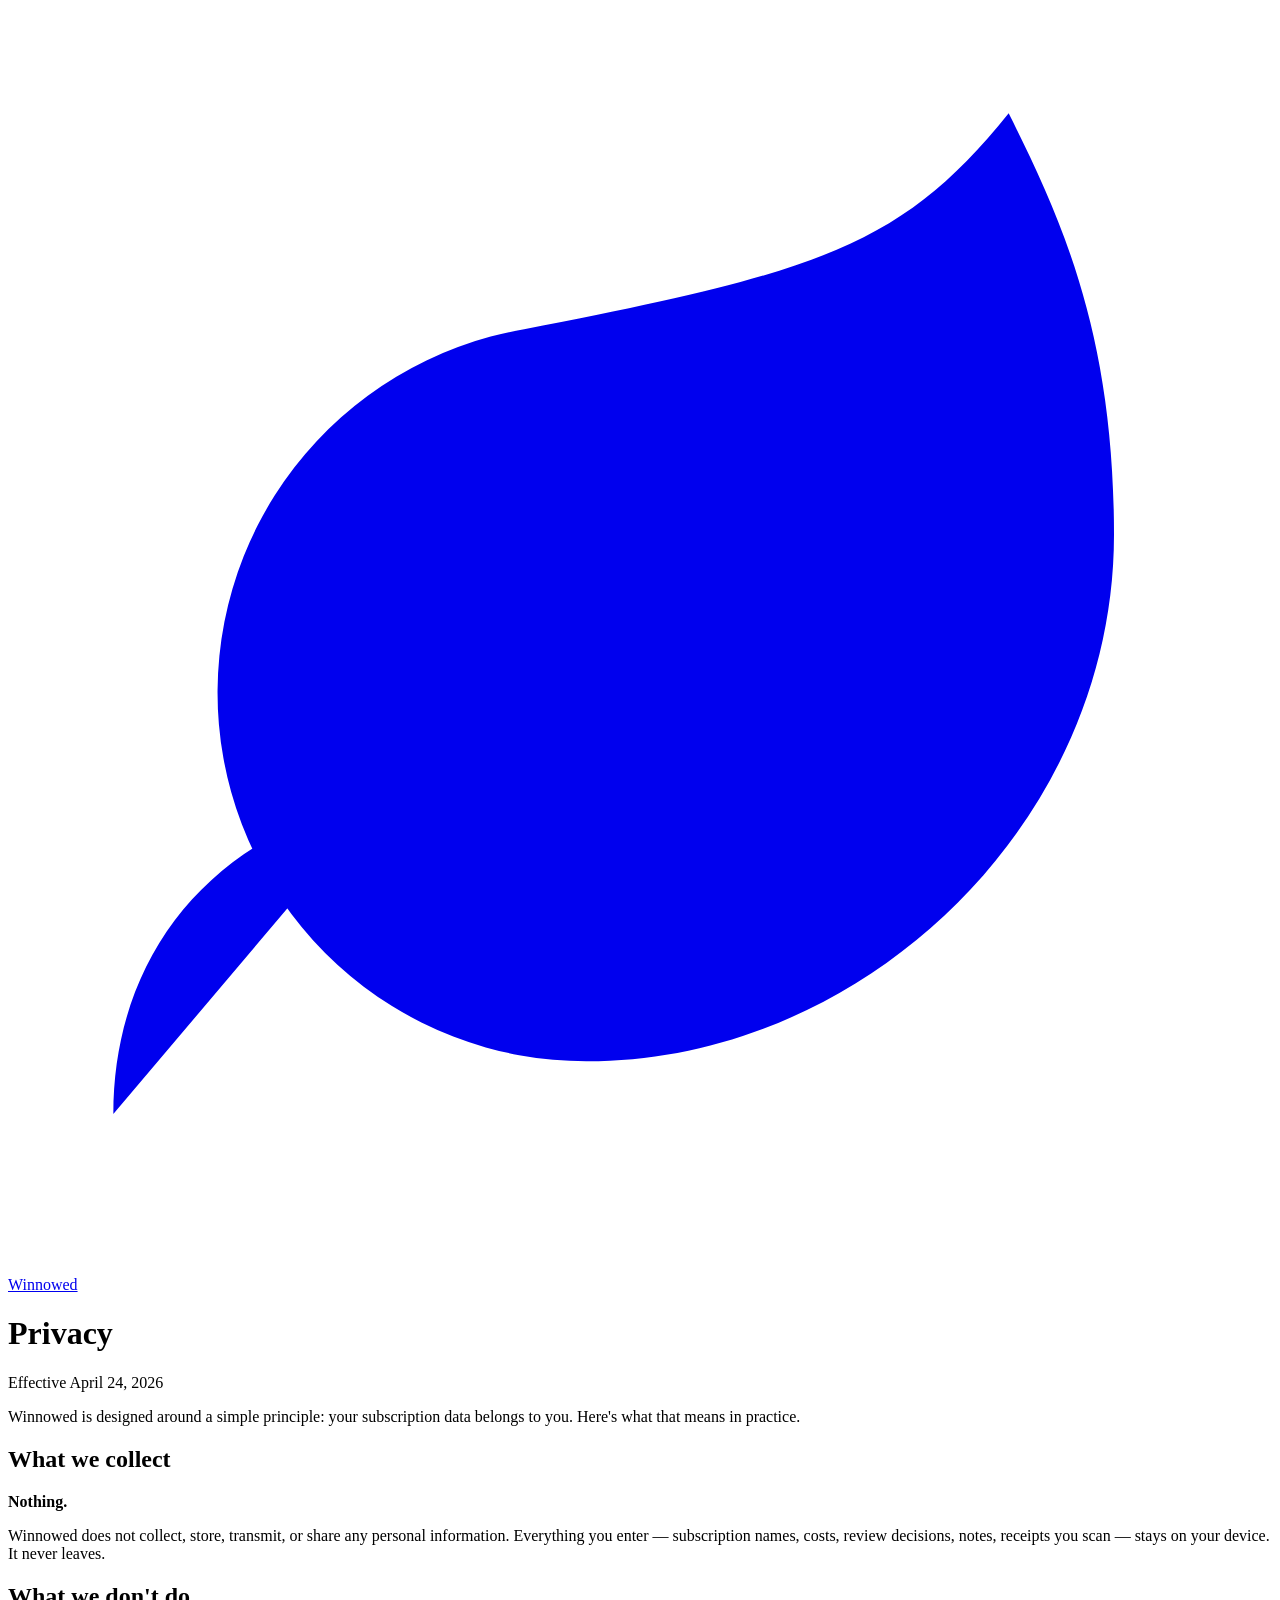
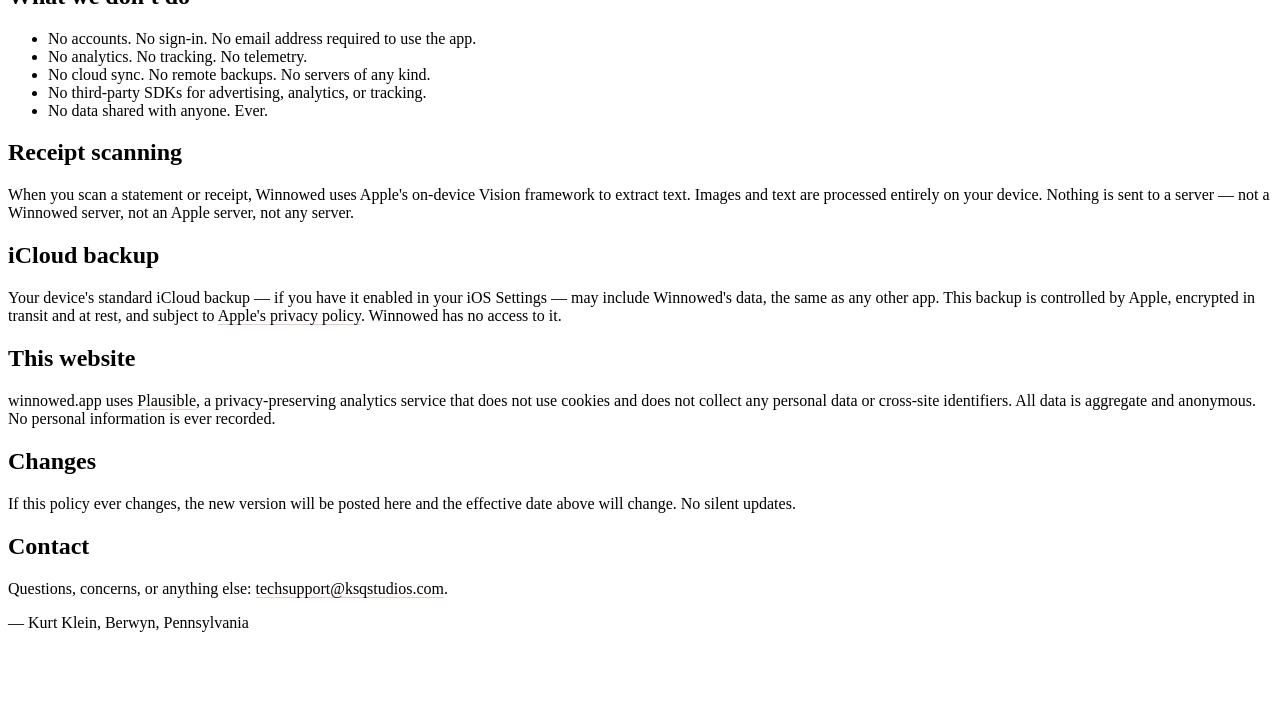
==== privacy/index.html @ 57ca550b "Updated tech support email" ====
<!doctype html>
<html lang="en">
<head>
  <meta charset="utf-8">
  <meta name="viewport" content="width=device-width, initial-scale=1">
  <title>Privacy — Winnowed</title>
  <meta name="description" content="Winnowed is designed to keep your data on your device. Here's exactly what that means.">

  <!-- Favicon -->
  <link rel="icon" href="data:image/svg+xml,<svg xmlns=%22http://www.w3.org/2000/svg%22 viewBox=%220 0 100 100%22><circle cx=%2250%22 cy=%2250%22 r=%2245%22 fill=%22%237A9B5E%22/><path d=%22M50 28c10 0 20 8 20 22s-10 22-20 22-20-8-20-22%22 fill=%22none%22 stroke=%22%23FAF5EC%22 stroke-width=%226%22/></svg>">
  <link rel="icon" type="image/png" href="/favicon.png">
  <link rel="apple-touch-icon" href="/apple-touch-icon.png">

  <!-- Open Graph -->
  <meta property="og:title" content="Privacy — Winnowed">
  <meta property="og:description" content="Winnowed is designed to keep your data on your device. Here's exactly what that means.">
  <meta property="og:url" content="https://winnowed.app/privacy">
  <meta property="og:type" content="website">
  <meta property="og:image" content="https://winnowed.app/og-image.png">
  <meta property="og:image:width" content="1200">
  <meta property="og:image:height" content="630">

  <!-- Twitter card -->
  <meta name="twitter:card" content="summary_large_image">
  <meta name="twitter:image" content="https://winnowed.app/og-image.png">

  <link rel="canonical" href="https://winnowed.app/privacy">

  <meta name="theme-color" content="#FAF5EC">

  <link rel="stylesheet" href="/styles.css">

  <!-- Scroll fade-in utility -->
  <style>
    .fade-up {
      opacity: 0;
      transform: translateY(24px);
      transition: opacity 0.9s ease-out, transform 0.9s ease-out;
      will-change: opacity, transform;
    }
    .fade-up.is-visible {
      opacity: 1;
      transform: translateY(0);
    }
    @media (prefers-reduced-motion: reduce) {
      .fade-up {
        opacity: 1;
        transform: none;
        transition: none;
      }
    }
  </style>

  <!-- Plausible analytics (privacy-preserving) -->
  <script defer data-domain="winnowed.app" src="https://plausible.io/js/script.js"></script>
</head>
<body>
  <div class="wash" aria-hidden="true"></div>

  <main class="wrap">
    <a href="/" class="brand">
      <span class="brand-leaf">
        <svg viewBox="0 0 24 24" fill="currentColor" aria-hidden="true">
          <path d="M11 20A7 7 0 0 1 9.8 6.1C15.5 5 17 4.48 19 2c1 2 2 4.18 2 8 0 5.5-4.78 10-10 10z M2 21c0-3 1.85-5.36 5.08-6"/>
        </svg>
      </span>
      <span class="brand-name">Winnowed</span>
    </a>

    <h1 class="hero">Privacy</h1>

    <p class="hero-sub">Effective April 24, 2026</p>

    <div class="prose">
      <p class="lede">
        Winnowed is designed around a simple principle: your subscription data belongs to you. Here's what that means in practice.
      </p>
    </div>

    <section class="sec">
      <h2 class="fade-up">What we collect</h2>
      <div class="prose fade-up">
        <p><strong>Nothing.</strong></p>
        <p>
          Winnowed does not collect, store, transmit, or share any personal information. Everything you enter — subscription names, costs, review decisions, notes, receipts you scan — stays on your device. It never leaves.
        </p>
      </div>
    </section>

    <section class="sec">
      <h2 class="fade-up">What we don't do</h2>
      <div class="prose fade-up">
        <ul>
          <li>No accounts. No sign-in. No email address required to use the app.</li>
          <li>No analytics. No tracking. No telemetry.</li>
          <li>No cloud sync. No remote backups. No servers of any kind.</li>
          <li>No third-party SDKs for advertising, analytics, or tracking.</li>
          <li>No data shared with anyone. Ever.</li>
        </ul>
      </div>
    </section>

    <section class="sec">
      <h2 class="fade-up">Receipt scanning</h2>
      <div class="prose fade-up">
        <p>
          When you scan a statement or receipt, Winnowed uses Apple's on-device Vision framework to extract text. Images and text are processed entirely on your device. Nothing is sent to a server — not a Winnowed server, not an Apple server, not any server.
        </p>
      </div>
    </section>

    <section class="sec">
      <h2 class="fade-up">iCloud backup</h2>
      <div class="prose fade-up">
        <p>
          Your device's standard iCloud backup — if you have it enabled in your iOS Settings — may include Winnowed's data, the same as any other app. This backup is controlled by Apple, encrypted in transit and at rest, and subject to <a href="https://www.apple.com/legal/privacy/en-ww/" style="color: var(--rust); text-decoration: none; border-bottom: 1px solid rgba(160, 61, 30, 0.25);">Apple's privacy policy</a>. Winnowed has no access to it.
        </p>
      </div>
    </section>

    <section class="sec">
      <h2 class="fade-up">This website</h2>
      <div class="prose fade-up">
        <p>
          winnowed.app uses <a href="https://plausible.io/privacy-focused-web-analytics" style="color: var(--rust); text-decoration: none; border-bottom: 1px solid rgba(160, 61, 30, 0.25);">Plausible</a>, a privacy-preserving analytics service that does not use cookies and does not collect any personal data or cross-site identifiers. All data is aggregate and anonymous. No personal information is ever recorded.
        </p>
      </div>
    </section>

    <section class="sec">
      <h2 class="fade-up">Changes</h2>
      <div class="prose fade-up">
        <p>
          If this policy ever changes, the new version will be posted here and the effective date above will change. No silent updates.
        </p>
      </div>
    </section>

    <section class="sec">
      <h2 class="fade-up">Contact</h2>
      <div class="prose fade-up">
        <p>
          Questions, concerns, or anything else: <a href="mailto:techsupport@ksqstudios.com" style="color: var(--rust); text-decoration: none; border-bottom: 1px solid rgba(160, 61, 30, 0.25);">techsupport@ksqstudios.com</a>.
        </p>
        <p class="quiet" style="color: var(--text-muted);">
          — Kurt Klein, Berwyn, Pennsylvania
        </p>
      </div>
    </section>

    <footer class="footer fade-up">
      <div>© 2026 KSQ Studios LLC · Winnowed</div>
      <div class="footer-links">
        <a href="/">Home</a>
        <a href="/support">Support</a>
        <a href="mailto:techsupport@ksqstudios.com">Email</a>
      </div>
    </footer>
  </main>

  <!-- Scroll-triggered fade-in -->
  <script>
    (function () {
      var items = document.querySelectorAll('.fade-up');
      if (!('IntersectionObserver' in window) || items.length === 0) {
        for (var i = 0; i < items.length; i++) items[i].classList.add('is-visible');
        return;
      }
      var observer = new IntersectionObserver(function (entries) {
        entries.forEach(function (entry) {
          if (entry.isIntersecting) {
            entry.target.classList.add('is-visible');
            observer.unobserve(entry.target);
          }
        });
      }, {
        threshold: 0.15,
        rootMargin: '0px 0px -8% 0px'
      });
      items.forEach(function (el) { observer.observe(el); });
    })();
  </script>
</body>
</html>
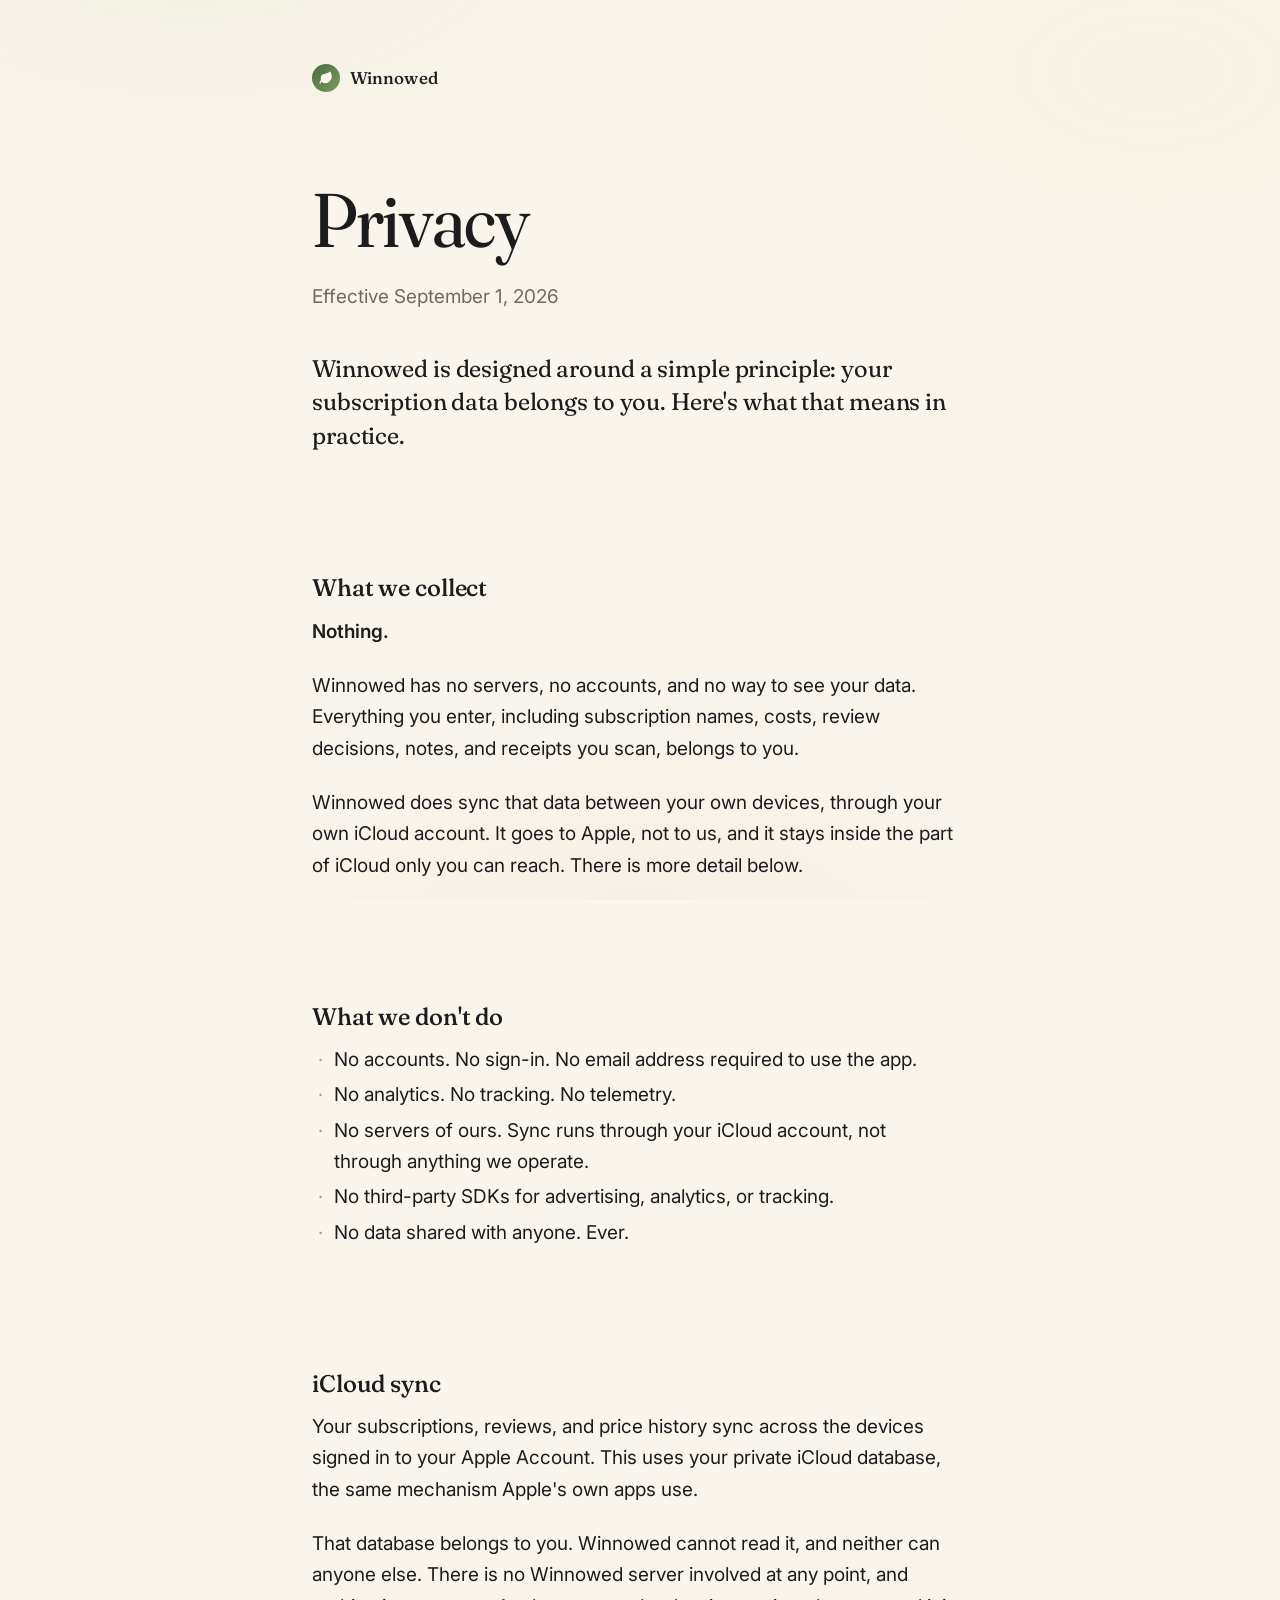
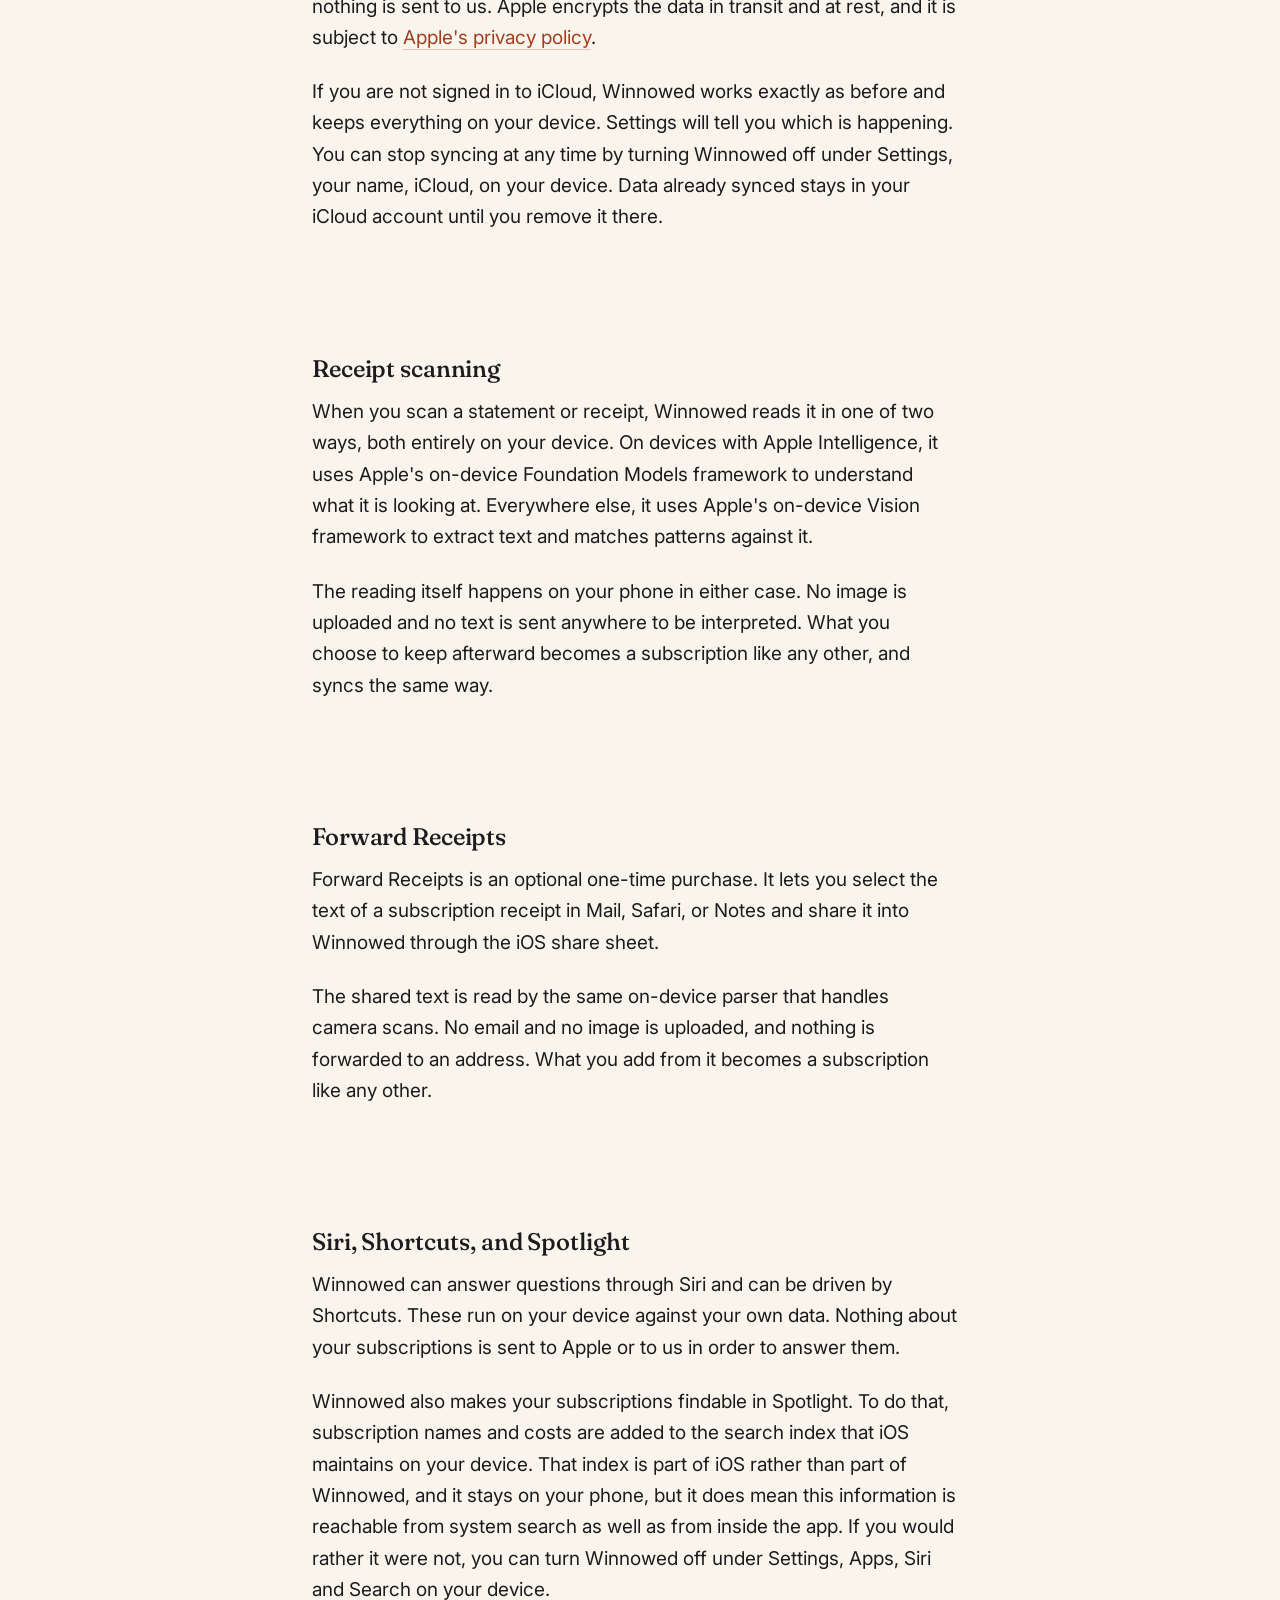
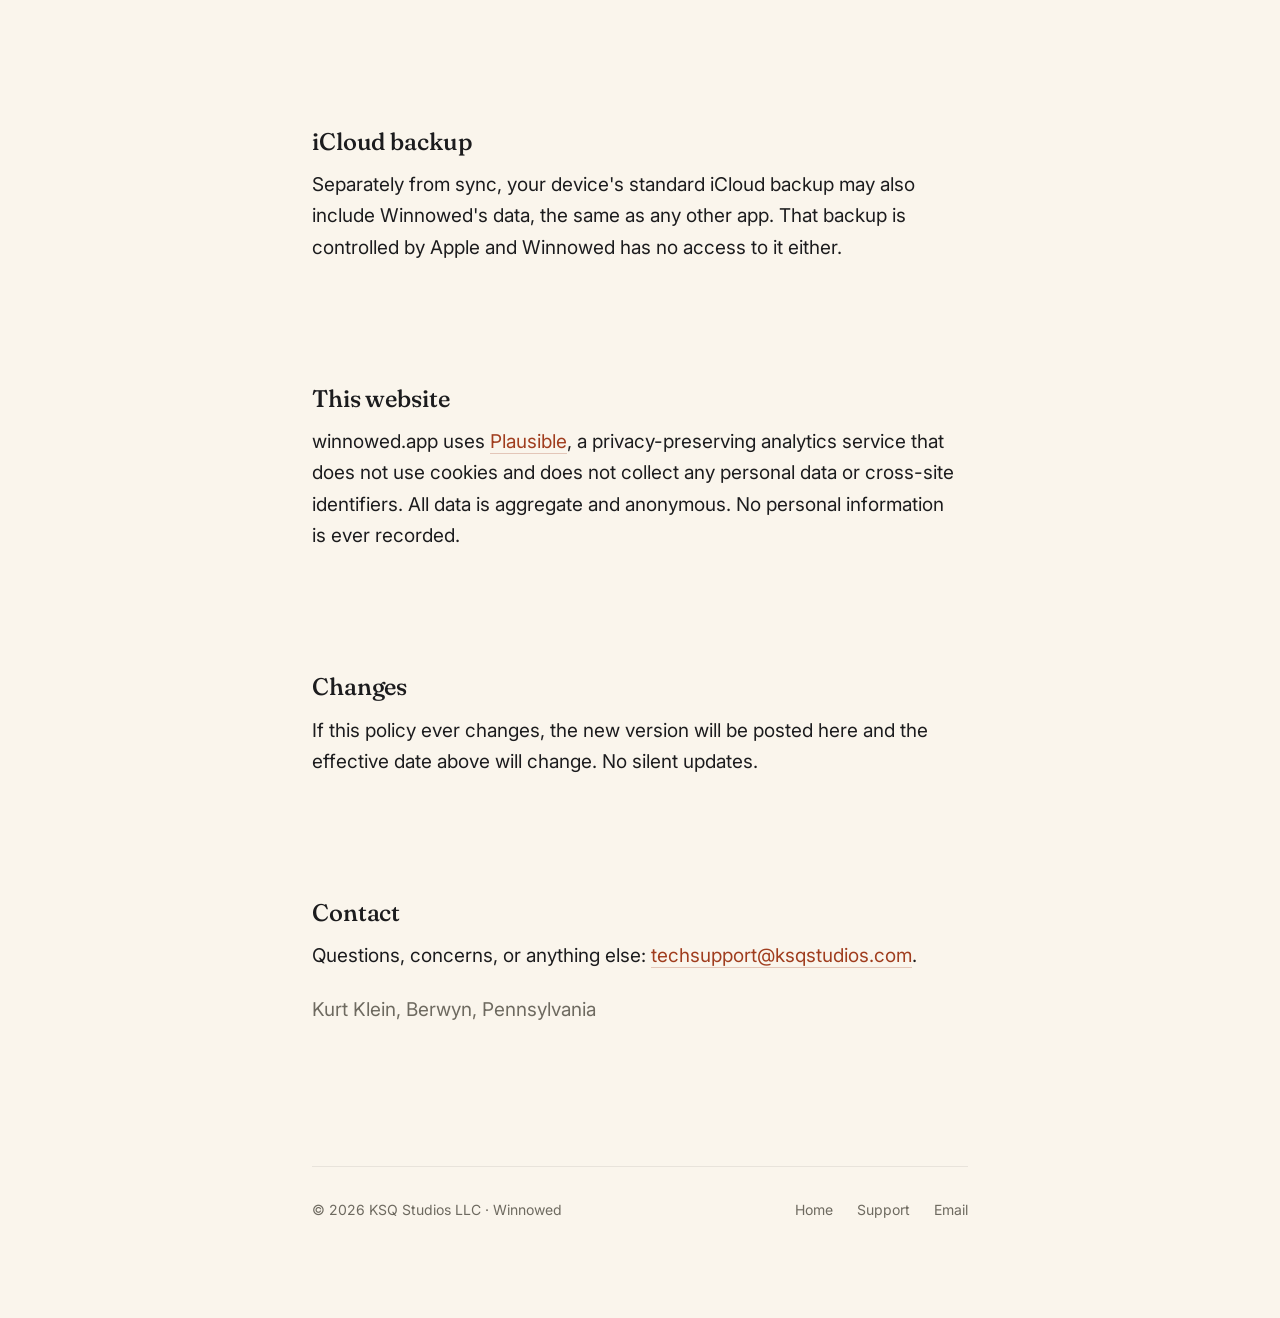
==== commit d20f1dc6: "updated for privacy and cloudkit syncing info" ====
--- a/privacy/index.html
+++ b/privacy/index.html
@@ -3,7 +3,7 @@
 <head>
   <meta charset="utf-8">
   <meta name="viewport" content="width=device-width, initial-scale=1">
-  <title>Privacy — Winnowed</title>
+  <title>Privacy: Winnowed</title>
   <meta name="description" content="Winnowed is designed to keep your data on your device. Here's exactly what that means.">
 
   <!-- Favicon -->
@@ -12,7 +12,7 @@
   <link rel="apple-touch-icon" href="/apple-touch-icon.png">
 
   <!-- Open Graph -->
-  <meta property="og:title" content="Privacy — Winnowed">
+  <meta property="og:title" content="Privacy: Winnowed">
   <meta property="og:description" content="Winnowed is designed to keep your data on your device. Here's exactly what that means.">
   <meta property="og:url" content="https://winnowed.app/privacy">
   <meta property="og:type" content="website">
@@ -69,7 +69,7 @@
 
     <h1 class="hero">Privacy</h1>
 
-    <p class="hero-sub">Effective April 24, 2026</p>
+    <p class="hero-sub">Effective September 1, 2026</p>
 
     <div class="prose">
       <p class="lede">
@@ -82,7 +82,10 @@
       <div class="prose fade-up">
         <p><strong>Nothing.</strong></p>
         <p>
-          Winnowed does not collect, store, transmit, or share any personal information. Everything you enter — subscription names, costs, review decisions, notes, receipts you scan — stays on your device. It never leaves.
+          Winnowed has no servers, no accounts, and no way to see your data. Everything you enter, including subscription names, costs, review decisions, notes, and receipts you scan, belongs to you.
+        </p>
+        <p>
+          Winnowed does sync that data between your own devices, through your own iCloud account. It goes to Apple, not to us, and it stays inside the part of iCloud only you can reach. There is more detail below.
         </p>
       </div>
     </section>
@@ -93,7 +96,7 @@
         <ul>
           <li>No accounts. No sign-in. No email address required to use the app.</li>
           <li>No analytics. No tracking. No telemetry.</li>
-          <li>No cloud sync. No remote backups. No servers of any kind.</li>
+          <li>No servers of ours. Sync runs through your iCloud account, not through anything we operate.</li>
           <li>No third-party SDKs for advertising, analytics, or tracking.</li>
           <li>No data shared with anyone. Ever.</li>
         </ul>
@@ -101,10 +104,52 @@
     </section>
 
     <section class="sec">
+      <h2 class="fade-up">iCloud sync</h2>
+      <div class="prose fade-up">
+        <p>
+          Your subscriptions, reviews, and price history sync across the devices signed in to your Apple Account. This uses your private iCloud database, the same mechanism Apple's own apps use.
+        </p>
+        <p>
+          That database belongs to you. Winnowed cannot read it, and neither can anyone else. There is no Winnowed server involved at any point, and nothing is sent to us. Apple encrypts the data in transit and at rest, and it is subject to <a href="https://www.apple.com/legal/privacy/en-ww/" style="color: var(--rust); text-decoration: none; border-bottom: 1px solid rgba(160, 61, 30, 0.25);">Apple's privacy policy</a>.
+        </p>
+        <p>
+          If you are not signed in to iCloud, Winnowed works exactly as before and keeps everything on your device. Settings will tell you which is happening. You can stop syncing at any time by turning Winnowed off under Settings, your name, iCloud, on your device. Data already synced stays in your iCloud account until you remove it there.
+        </p>
+      </div>
+    </section>
+
+    <section class="sec">
       <h2 class="fade-up">Receipt scanning</h2>
       <div class="prose fade-up">
         <p>
-          When you scan a statement or receipt, Winnowed uses Apple's on-device Vision framework to extract text. Images and text are processed entirely on your device. Nothing is sent to a server — not a Winnowed server, not an Apple server, not any server.
+          When you scan a statement or receipt, Winnowed reads it in one of two ways, both entirely on your device. On devices with Apple Intelligence, it uses Apple's on-device Foundation Models framework to understand what it is looking at. Everywhere else, it uses Apple's on-device Vision framework to extract text and matches patterns against it.
+        </p>
+        <p>
+          The reading itself happens on your phone in either case. No image is uploaded and no text is sent anywhere to be interpreted. What you choose to keep afterward becomes a subscription like any other, and syncs the same way.
+        </p>
+      </div>
+    </section>
+
+    <section class="sec">
+      <h2 class="fade-up">Forward Receipts</h2>
+      <div class="prose fade-up">
+        <p>
+          Forward Receipts is an optional one-time purchase. It lets you select the text of a subscription receipt in Mail, Safari, or Notes and share it into Winnowed through the iOS share sheet.
+        </p>
+        <p>
+          The shared text is read by the same on-device parser that handles camera scans. No email and no image is uploaded, and nothing is forwarded to an address. What you add from it becomes a subscription like any other.
+        </p>
+      </div>
+    </section>
+
+    <section class="sec">
+      <h2 class="fade-up">Siri, Shortcuts, and Spotlight</h2>
+      <div class="prose fade-up">
+        <p>
+          Winnowed can answer questions through Siri and can be driven by Shortcuts. These run on your device against your own data. Nothing about your subscriptions is sent to Apple or to us in order to answer them.
+        </p>
+        <p>
+          Winnowed also makes your subscriptions findable in Spotlight. To do that, subscription names and costs are added to the search index that iOS maintains on your device. That index is part of iOS rather than part of Winnowed, and it stays on your phone, but it does mean this information is reachable from system search as well as from inside the app. If you would rather it were not, you can turn Winnowed off under Settings, Apps, Siri and Search on your device.
         </p>
       </div>
     </section>
@@ -113,7 +158,7 @@
       <h2 class="fade-up">iCloud backup</h2>
       <div class="prose fade-up">
         <p>
-          Your device's standard iCloud backup — if you have it enabled in your iOS Settings — may include Winnowed's data, the same as any other app. This backup is controlled by Apple, encrypted in transit and at rest, and subject to <a href="https://www.apple.com/legal/privacy/en-ww/" style="color: var(--rust); text-decoration: none; border-bottom: 1px solid rgba(160, 61, 30, 0.25);">Apple's privacy policy</a>. Winnowed has no access to it.
+          Separately from sync, your device's standard iCloud backup may also include Winnowed's data, the same as any other app. That backup is controlled by Apple and Winnowed has no access to it either.
         </p>
       </div>
     </section>
@@ -143,7 +188,7 @@
           Questions, concerns, or anything else: <a href="mailto:techsupport@ksqstudios.com" style="color: var(--rust); text-decoration: none; border-bottom: 1px solid rgba(160, 61, 30, 0.25);">techsupport@ksqstudios.com</a>.
         </p>
         <p class="quiet" style="color: var(--text-muted);">
-          — Kurt Klein, Berwyn, Pennsylvania
+          Kurt Klein, Berwyn, Pennsylvania
         </p>
       </div>
     </section>
--- a/styles.css
+++ b/styles.css
@@ -0,0 +1,523 @@
+/* ==========================================================================
+   Winnowed marketing site
+   ========================================================================== */
+
+@import url('https://fonts.googleapis.com/css2?family=Fraunces:opsz,wght,SOFT@9..144,300..900,0..100&family=Inter:wght@400;500;600&display=swap');
+
+:root {
+  /* Canvas */
+  --bg: #FAF5EC;
+  --text: #1C1C1E;
+  --text-muted: #6E6A60;
+  --text-quiet: #A6A195;
+  --rule: rgba(28, 28, 30, 0.08);
+
+  /* 5-stage Winnowed palette */
+  --sage: #7A9B5E;
+  --sage-deep: #4A6B3E;
+  --wheat: #D4B56A;
+  --terracotta: #D4895A;
+  --rust: #A03D1E;
+  --burgundy: #6B1A1E;
+
+  /* Type */
+  --serif: "Fraunces", "Times New Roman", Georgia, serif;
+  --sans: "Inter", -apple-system, BlinkMacSystemFont, "Segoe UI", sans-serif;
+}
+
+* {
+  box-sizing: border-box;
+  margin: 0;
+  padding: 0;
+}
+
+html {
+  -webkit-font-smoothing: antialiased;
+  -moz-osx-font-smoothing: grayscale;
+  text-rendering: optimizeLegibility;
+}
+
+body {
+  background: var(--bg);
+  color: var(--text);
+  font-family: var(--sans);
+  font-size: 17px;
+  line-height: 1.6;
+  min-height: 100vh;
+  overflow-x: hidden;
+}
+
+/* Ambient gradient wash: a whisper of the 5-stage palette.
+   Positioned absolutely so it doesn't affect layout. */
+.wash {
+  position: fixed;
+  inset: 0;
+  z-index: -1;
+  pointer-events: none;
+  opacity: 0.35;
+  background:
+    radial-gradient(ellipse 900px 500px at 15% -10%, rgba(122, 155, 94, 0.18), transparent 60%),
+    radial-gradient(ellipse 700px 400px at 90% 8%, rgba(212, 181, 106, 0.15), transparent 60%),
+    radial-gradient(ellipse 800px 500px at 50% 110%, rgba(107, 26, 30, 0.10), transparent 60%);
+}
+
+/* Layout */
+.wrap {
+  max-width: 720px;
+  margin: 0 auto;
+  padding: 64px 32px 96px;
+}
+
+/* Brand lockup: tiny leaf + name */
+.brand {
+  display: inline-flex;
+  align-items: center;
+  gap: 10px;
+  color: var(--text-muted);
+  font-size: 14px;
+  font-weight: 500;
+  letter-spacing: 0.02em;
+  text-decoration: none;
+  margin-bottom: 88px;
+}
+
+.brand-leaf {
+  display: inline-flex;
+  align-items: center;
+  justify-content: center;
+  width: 28px;
+  height: 28px;
+  border-radius: 50%;
+  background: linear-gradient(135deg, var(--sage-deep), var(--sage));
+  color: var(--bg);
+}
+
+.brand-leaf svg {
+  width: 14px;
+  height: 14px;
+  fill: currentColor;
+  stroke: currentColor;
+  stroke-width: 2;
+  stroke-linecap: round;
+  stroke-linejoin: round;
+}
+
+.brand-name {
+  font-family: var(--serif);
+  font-size: 17px;
+  font-weight: 500;
+  font-variation-settings: "opsz" 14, "SOFT" 30;
+  color: var(--text);
+  letter-spacing: 0.005em;
+}
+
+/* Hero */
+.hero-tag {
+  font-family: var(--sans);
+  font-size: 12px;
+  font-weight: 500;
+  letter-spacing: 0.12em;
+  text-transform: uppercase;
+  color: var(--text-quiet);
+  margin-bottom: 24px;
+}
+
+.hero {
+  font-family: var(--serif);
+  font-size: clamp(44px, 7.6vw, 76px);
+  font-weight: 400;
+  font-variation-settings: "opsz" 96, "SOFT" 40;
+  line-height: 1.04;
+  letter-spacing: -0.018em;
+  color: var(--text);
+  margin-bottom: 24px;
+  text-wrap: balance;
+}
+
+.hero em {
+  font-style: italic;
+  font-variation-settings: "opsz" 96, "SOFT" 100;
+  color: var(--rust);
+}
+
+.hero-sub {
+  font-family: var(--sans);
+  font-size: 19px;
+  line-height: 1.5;
+  color: var(--text-muted);
+  max-width: 30em;
+  margin-bottom: 40px;
+}
+
+/* Waitlist / App Store badge */
+.store-note {
+  display: inline-flex;
+  align-items: center;
+  gap: 10px;
+  padding: 12px 18px;
+  background: rgba(28, 28, 30, 0.04);
+  border: 1px solid var(--rule);
+  border-radius: 999px;
+  font-size: 14px;
+  font-weight: 500;
+  color: var(--text-muted);
+}
+
+.store-note-dot {
+  width: 8px;
+  height: 8px;
+  border-radius: 50%;
+  background: var(--sage);
+  box-shadow: 0 0 0 4px rgba(122, 155, 94, 0.2);
+}
+
+/* Section rhythm */
+.sec {
+  margin-top: 120px;
+}
+
+.sec-label {
+  font-family: var(--sans);
+  font-size: 12px;
+  font-weight: 500;
+  letter-spacing: 0.14em;
+  text-transform: uppercase;
+  color: var(--text-quiet);
+  margin-bottom: 24px;
+}
+
+/* Section headings on the privacy and support pages.
+   These live inside .sec, which already supplies the top margin, so no
+   margin-top here. Scoped to .sec rather than styled through .longform,
+   which no page uses. */
+.sec h2 {
+  font-family: var(--serif);
+  font-size: 24px;
+  font-weight: 500;
+  font-variation-settings: "opsz" 32, "SOFT" 40;
+  line-height: 1.3;
+  letter-spacing: -0.005em;
+  color: var(--text);
+  margin-bottom: 12px;
+}
+
+/* Body prose */
+.prose {
+  font-family: var(--sans);
+  font-size: 19px;
+  line-height: 1.65;
+  color: var(--text);
+  max-width: 34em;
+}
+
+.prose p + p {
+  margin-top: 1.2em;
+}
+
+.prose .lede {
+  font-family: var(--serif);
+  font-size: 24px;
+  font-weight: 400;
+  font-variation-settings: "opsz" 48, "SOFT" 50;
+  line-height: 1.4;
+  color: var(--text);
+  letter-spacing: -0.005em;
+  margin-bottom: 1.4em;
+}
+
+.prose strong {
+  font-weight: 600;
+  color: var(--text);
+}
+
+.prose em {
+  font-style: italic;
+}
+
+/* Lists inside prose. The global reset zeroes padding, which clips the
+   default marker outside the content box, so the bullet is drawn
+   explicitly and hung in the restored indent. */
+.prose ul {
+  list-style: none;
+  margin: 0 0 1.2em 0;
+  max-width: 34em;
+}
+
+.prose li {
+  position: relative;
+  padding-left: 22px;
+  margin-bottom: 4px;
+}
+
+.prose li::before {
+  content: "\00B7";
+  position: absolute;
+  left: 6px;
+  color: var(--text-quiet);
+}
+
+/* FAQ entries on the support page. */
+.faq + .faq {
+  margin-top: 28px;
+}
+
+.faq h3 {
+  font-family: var(--serif);
+  font-size: 19px;
+  font-weight: 500;
+  font-variation-settings: "opsz" 24, "SOFT" 40;
+  line-height: 1.35;
+  color: var(--text);
+  margin-bottom: 6px;
+}
+
+.faq p {
+  font-family: var(--sans);
+  font-size: 17px;
+  line-height: 1.65;
+  color: var(--text-muted);
+  max-width: 34em;
+}
+
+/* Screenshot row: offset editorial layout */
+.shots {
+  margin-top: 88px;
+  display: grid;
+  grid-template-columns: 1fr 1fr;
+  gap: 56px 32px;
+  align-items: start;
+}
+
+.shot {
+  display: flex;
+  flex-direction: column;
+  gap: 16px;
+}
+
+.shot:nth-child(1) { grid-column: 1; }
+.shot:nth-child(2) { grid-column: 2; margin-top: 56px; }
+.shot:nth-child(3) { grid-column: 1 / 3; max-width: 340px; margin: 40px auto 0; }
+
+.shot img {
+  width: 100%;
+  height: auto;
+  display: block;
+  border-radius: 22px;
+  box-shadow:
+    0 2px 4px rgba(0, 0, 0, 0.04),
+    0 16px 40px rgba(0, 0, 0, 0.10);
+}
+
+.shot-caption {
+  font-family: var(--serif);
+  font-size: 16px;
+  font-weight: 400;
+  font-variation-settings: "opsz" 18, "SOFT" 40;
+  color: var(--text);
+  line-height: 1.4;
+}
+
+.shot-caption-sub {
+  font-family: var(--sans);
+  font-size: 14px;
+  color: var(--text-muted);
+  margin-top: 2px;
+}
+
+/* Features list: quiet, numbered */
+.features {
+  margin-top: 32px;
+  display: grid;
+  gap: 32px;
+  max-width: 34em;
+}
+
+.feature {
+  display: grid;
+  grid-template-columns: 36px 1fr;
+  gap: 16px;
+  align-items: baseline;
+}
+
+.feature-num {
+  font-family: var(--serif);
+  font-size: 15px;
+  font-variation-settings: "opsz" 18;
+  font-feature-settings: "onum";
+  color: var(--text-quiet);
+  padding-top: 4px;
+}
+
+.feature-title {
+  font-family: var(--serif);
+  font-size: 21px;
+  font-weight: 500;
+  font-variation-settings: "opsz" 32, "SOFT" 40;
+  color: var(--text);
+  line-height: 1.3;
+  margin-bottom: 4px;
+  letter-spacing: -0.005em;
+}
+
+.feature-body {
+  font-family: var(--sans);
+  font-size: 16px;
+  line-height: 1.55;
+  color: var(--text-muted);
+}
+
+/* Footer */
+.footer {
+  margin-top: 140px;
+  padding-top: 32px;
+  border-top: 1px solid var(--rule);
+  display: flex;
+  justify-content: space-between;
+  align-items: baseline;
+  flex-wrap: wrap;
+  gap: 16px;
+  font-size: 14px;
+  color: var(--text-muted);
+}
+
+.footer a {
+  color: var(--text-muted);
+  text-decoration: none;
+  border-bottom: 1px solid transparent;
+  transition: border-color 120ms ease, color 120ms ease;
+}
+
+.footer a:hover {
+  color: var(--text);
+  border-bottom-color: var(--rule);
+}
+
+.footer-links {
+  display: flex;
+  gap: 24px;
+}
+
+/* Long-form page (privacy, support)
+
+   UNUSED. No page carries class="longform", so every rule in this block is
+   dead. It is kept for reference only. Do not activate by adding the class:
+   .longform a outranks .brand and .footer a, which would turn the brand
+   lockup and footer links rust on these pages, and .longform p overrides
+   .hero-sub. The live equivalents are .sec h2, .prose ul, and .faq above. */
+.longform h1 {
+  font-family: var(--serif);
+  font-size: clamp(40px, 5.5vw, 60px);
+  font-weight: 400;
+  font-variation-settings: "opsz" 72, "SOFT" 40;
+  line-height: 1.08;
+  letter-spacing: -0.015em;
+  margin-bottom: 12px;
+  text-wrap: balance;
+}
+
+.longform .meta {
+  font-family: var(--sans);
+  font-size: 13px;
+  color: var(--text-quiet);
+  margin-bottom: 48px;
+  letter-spacing: 0.02em;
+}
+
+.longform h2 {
+  font-family: var(--serif);
+  font-size: 24px;
+  font-weight: 500;
+  font-variation-settings: "opsz" 32, "SOFT" 40;
+  line-height: 1.3;
+  margin-top: 48px;
+  margin-bottom: 12px;
+  color: var(--text);
+  letter-spacing: -0.005em;
+}
+
+.longform p {
+  font-family: var(--sans);
+  font-size: 17px;
+  line-height: 1.65;
+  color: var(--text);
+  margin-bottom: 1.1em;
+  max-width: 34em;
+}
+
+.longform p.quiet {
+  color: var(--text-muted);
+}
+
+.longform ul {
+  list-style: none;
+  padding: 0;
+  margin: 0 0 1.2em 0;
+  max-width: 34em;
+}
+
+.longform li {
+  font-family: var(--sans);
+  font-size: 17px;
+  line-height: 1.65;
+  color: var(--text);
+  padding-left: 22px;
+  position: relative;
+  margin-bottom: 4px;
+}
+
+.longform li::before {
+  content: "\00B7";
+  position: absolute;
+  left: 0;
+  color: var(--text-quiet);
+}
+
+.longform a {
+  color: var(--rust);
+  text-decoration: none;
+  border-bottom: 1px solid rgba(160, 61, 30, 0.25);
+  transition: border-color 120ms ease;
+}
+
+.longform a:hover {
+  border-bottom-color: var(--rust);
+}
+
+.longform .signoff {
+  margin-top: 56px;
+  padding-top: 32px;
+  border-top: 1px solid var(--rule);
+  font-family: var(--serif);
+  font-style: italic;
+  font-size: 17px;
+  color: var(--text-muted);
+  font-variation-settings: "opsz" 24;
+}
+
+/* Mobile tweaks */
+@media (max-width: 560px) {
+  .wrap {
+    padding: 40px 22px 72px;
+  }
+  .brand {
+    margin-bottom: 56px;
+  }
+  .sec {
+    margin-top: 88px;
+  }
+  .shots {
+    grid-template-columns: 1fr;
+    gap: 32px;
+  }
+  .shot:nth-child(1),
+  .shot:nth-child(2),
+  .shot:nth-child(3) {
+    grid-column: 1;
+    margin: 0;
+    max-width: 100%;
+  }
+  .footer {
+    flex-direction: column;
+    align-items: flex-start;
+  }
+}
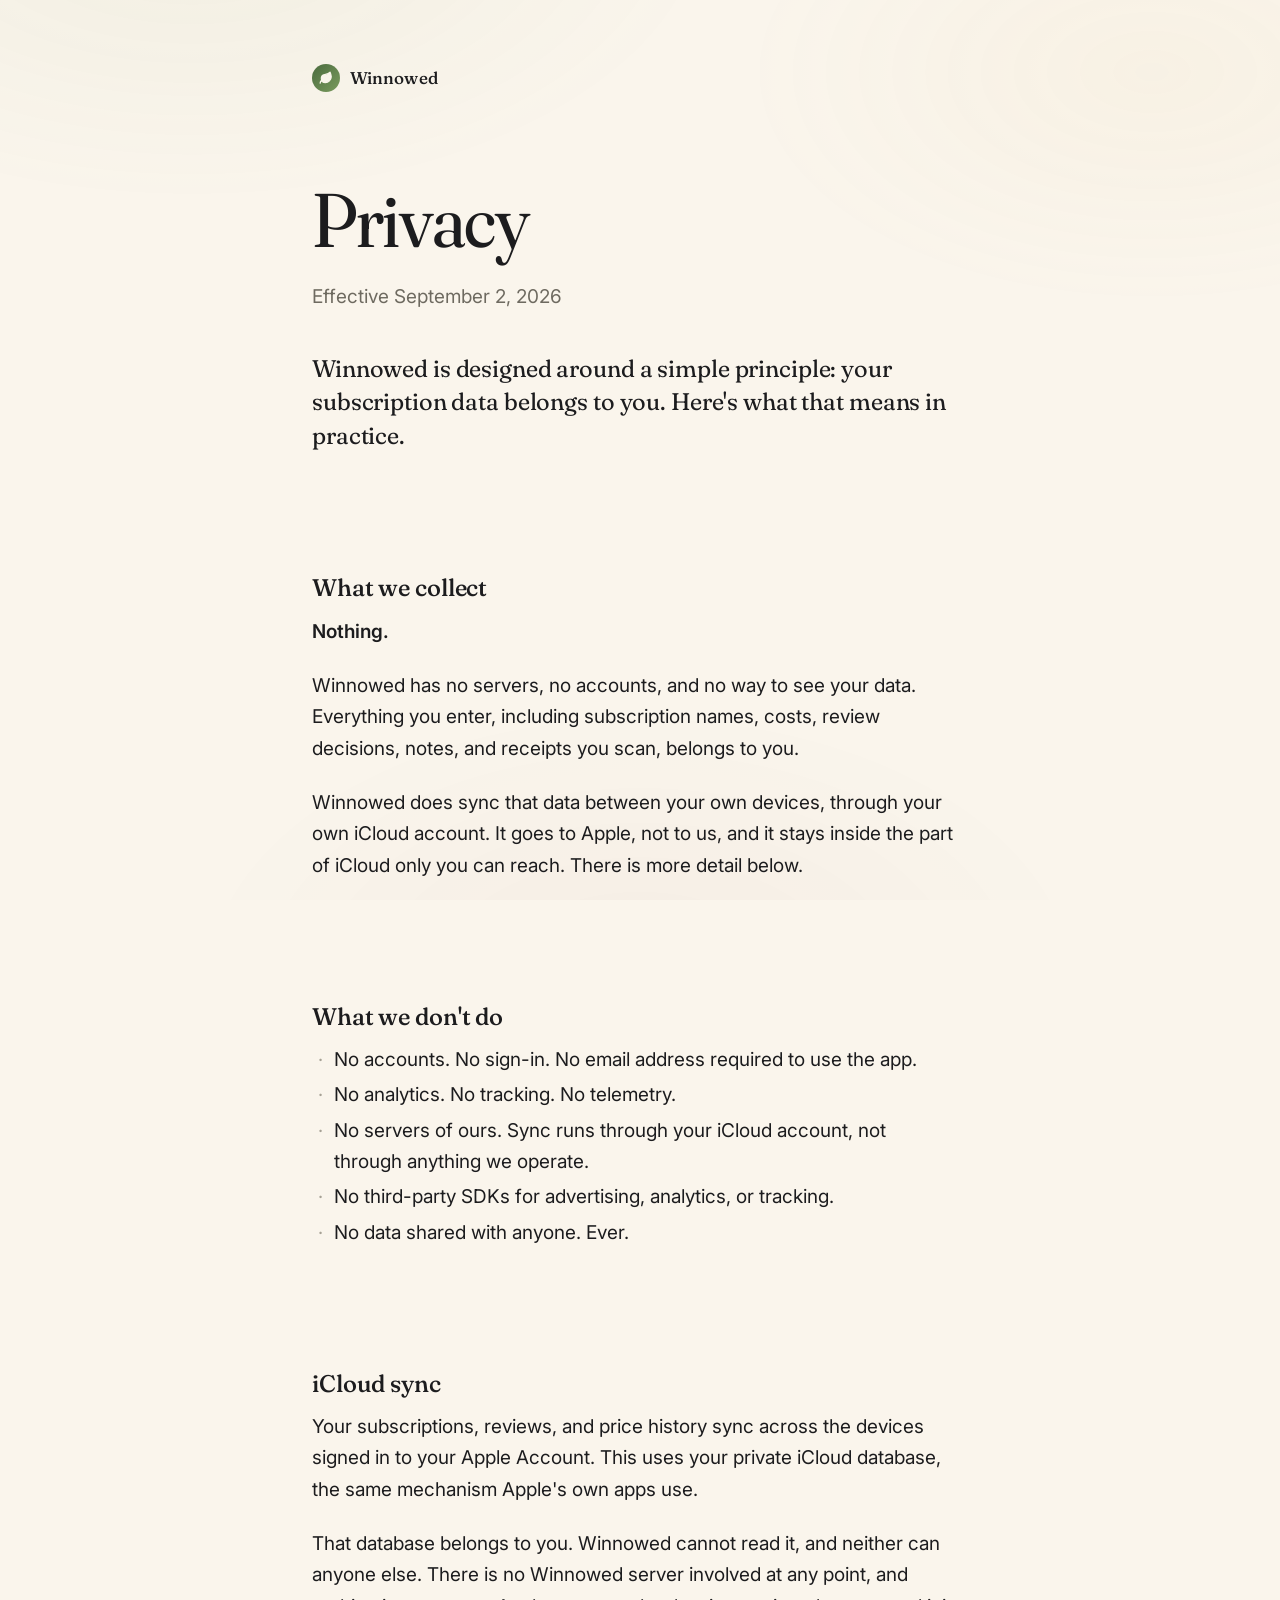
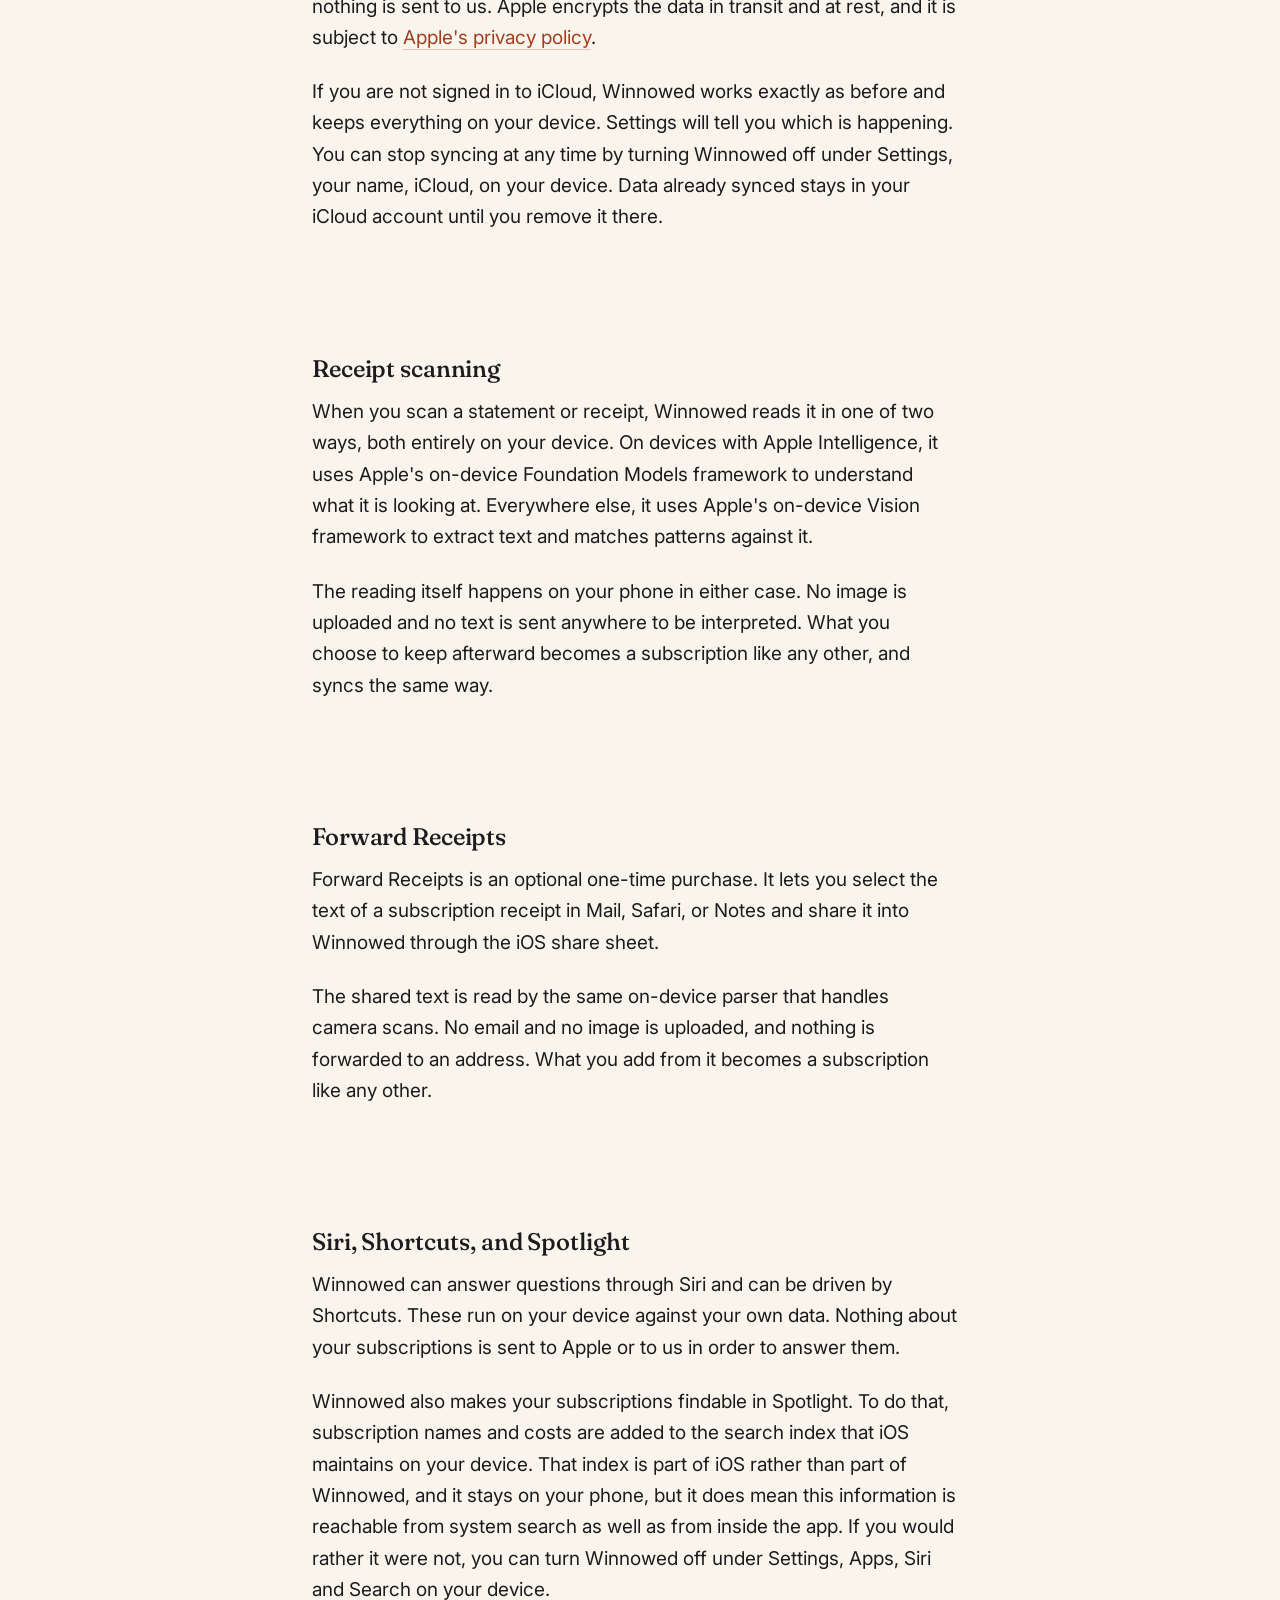
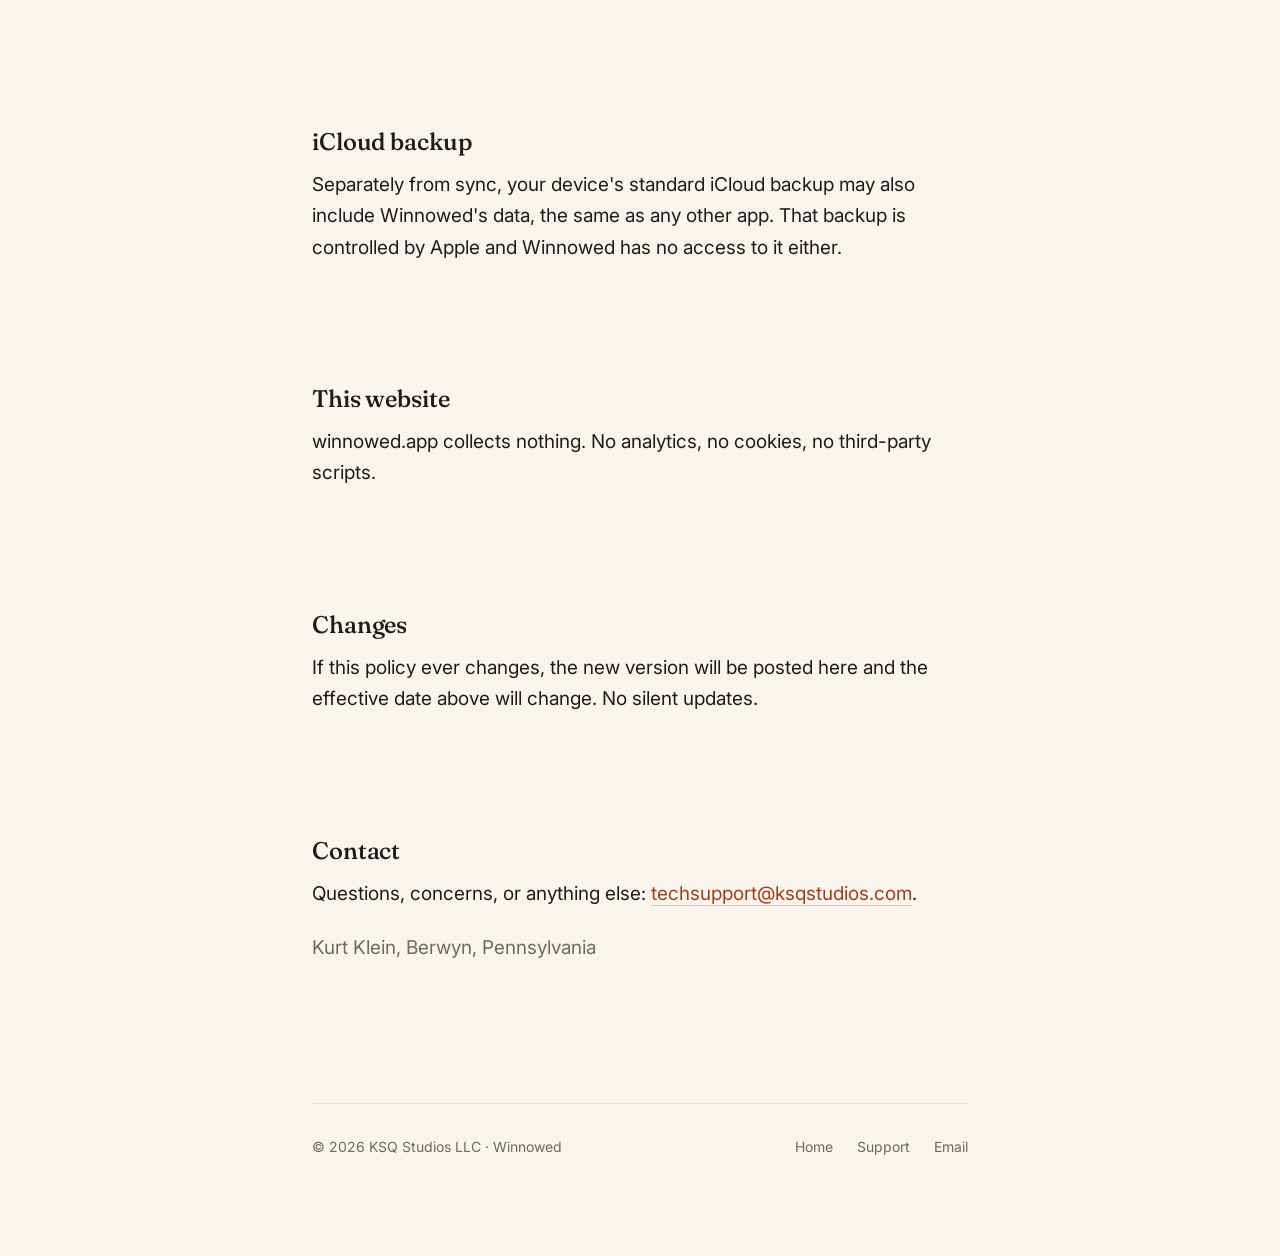
==== commit 73a34045: "Remove Plausible analytics and correct the privacy policy No Plausible account exists, so the tracki" ====
--- a/privacy/index.html
+++ b/privacy/index.html
@@ -51,8 +51,6 @@
     }
   </style>
 
-  <!-- Plausible analytics (privacy-preserving) -->
-  <script defer data-domain="winnowed.app" src="https://plausible.io/js/script.js"></script>
 </head>
 <body>
   <div class="wash" aria-hidden="true"></div>
@@ -69,7 +67,7 @@
 
     <h1 class="hero">Privacy</h1>
 
-    <p class="hero-sub">Effective September 1, 2026</p>
+    <p class="hero-sub">Effective September 2, 2026</p>
 
     <div class="prose">
       <p class="lede">
@@ -167,7 +165,7 @@
       <h2 class="fade-up">This website</h2>
       <div class="prose fade-up">
         <p>
-          winnowed.app uses <a href="https://plausible.io/privacy-focused-web-analytics" style="color: var(--rust); text-decoration: none; border-bottom: 1px solid rgba(160, 61, 30, 0.25);">Plausible</a>, a privacy-preserving analytics service that does not use cookies and does not collect any personal data or cross-site identifiers. All data is aggregate and anonymous. No personal information is ever recorded.
+          winnowed.app collects nothing. No analytics, no cookies, no third-party scripts.
         </p>
       </div>
     </section>
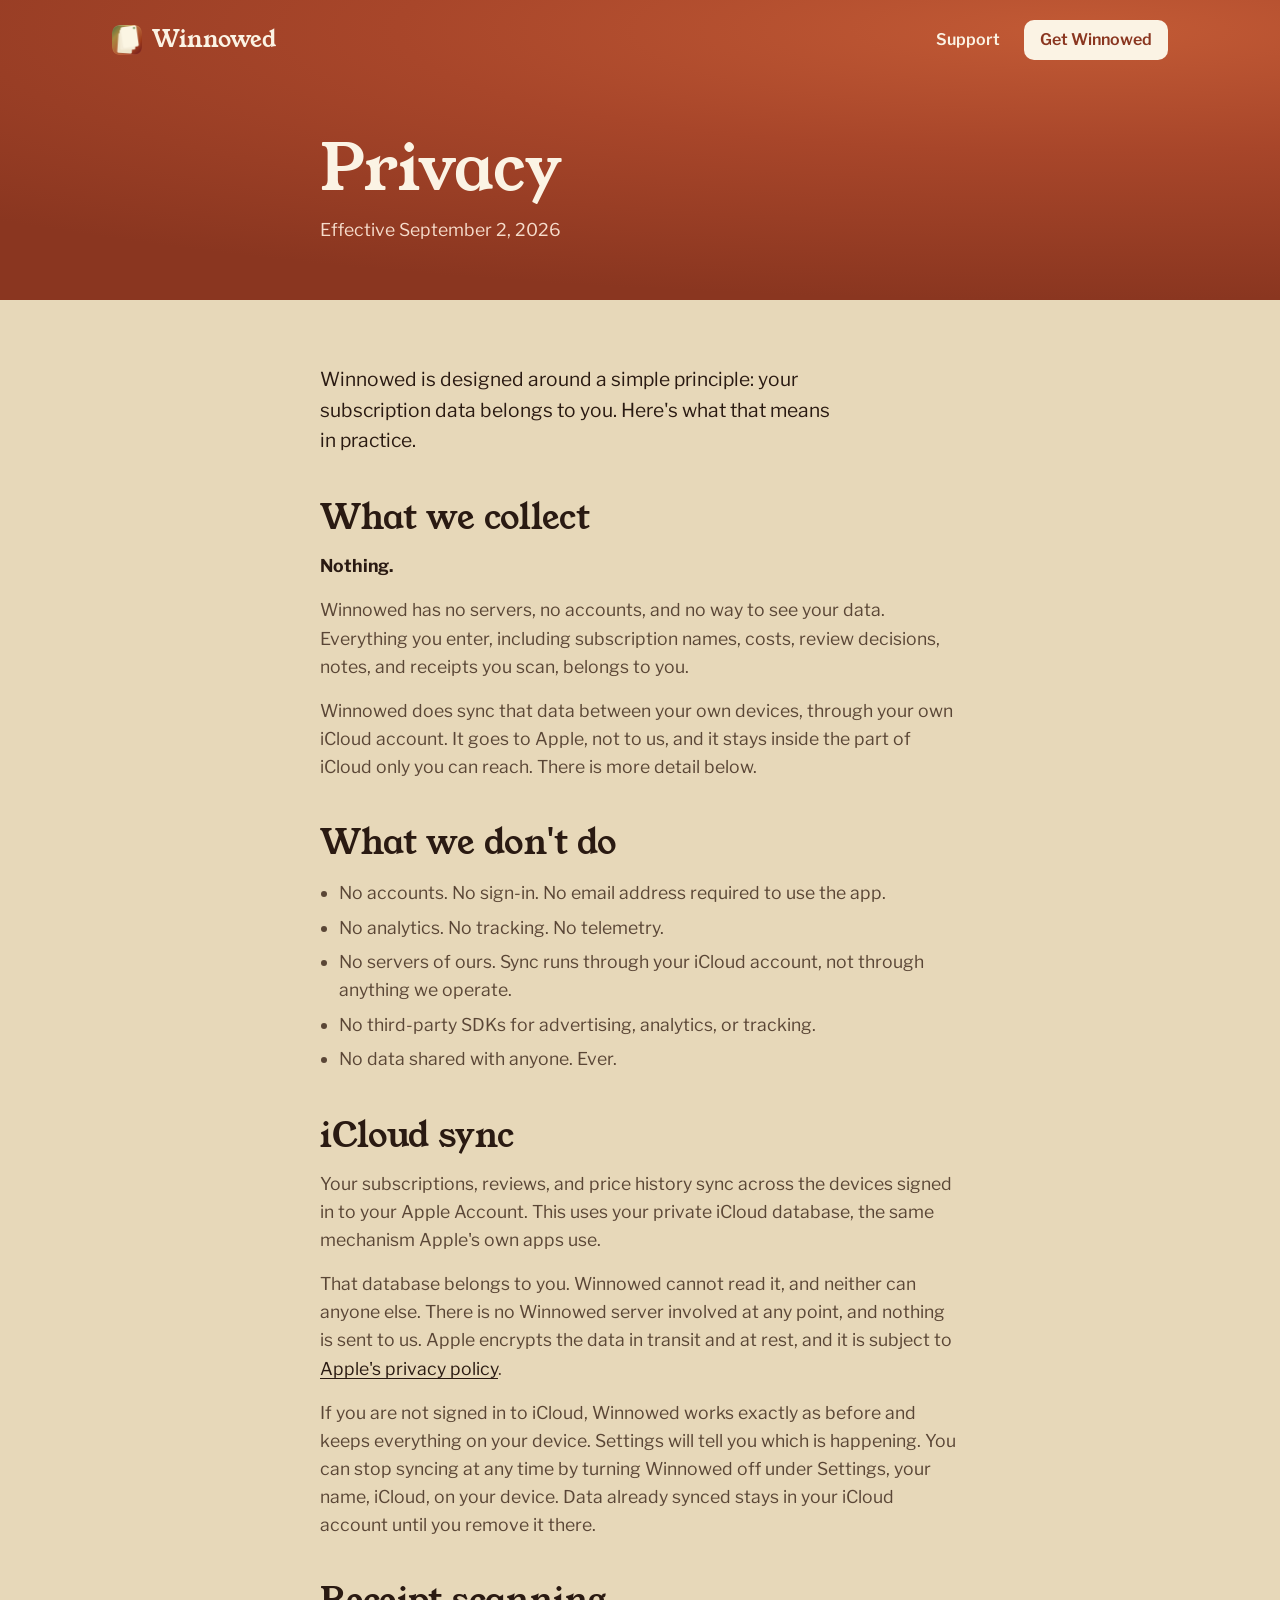
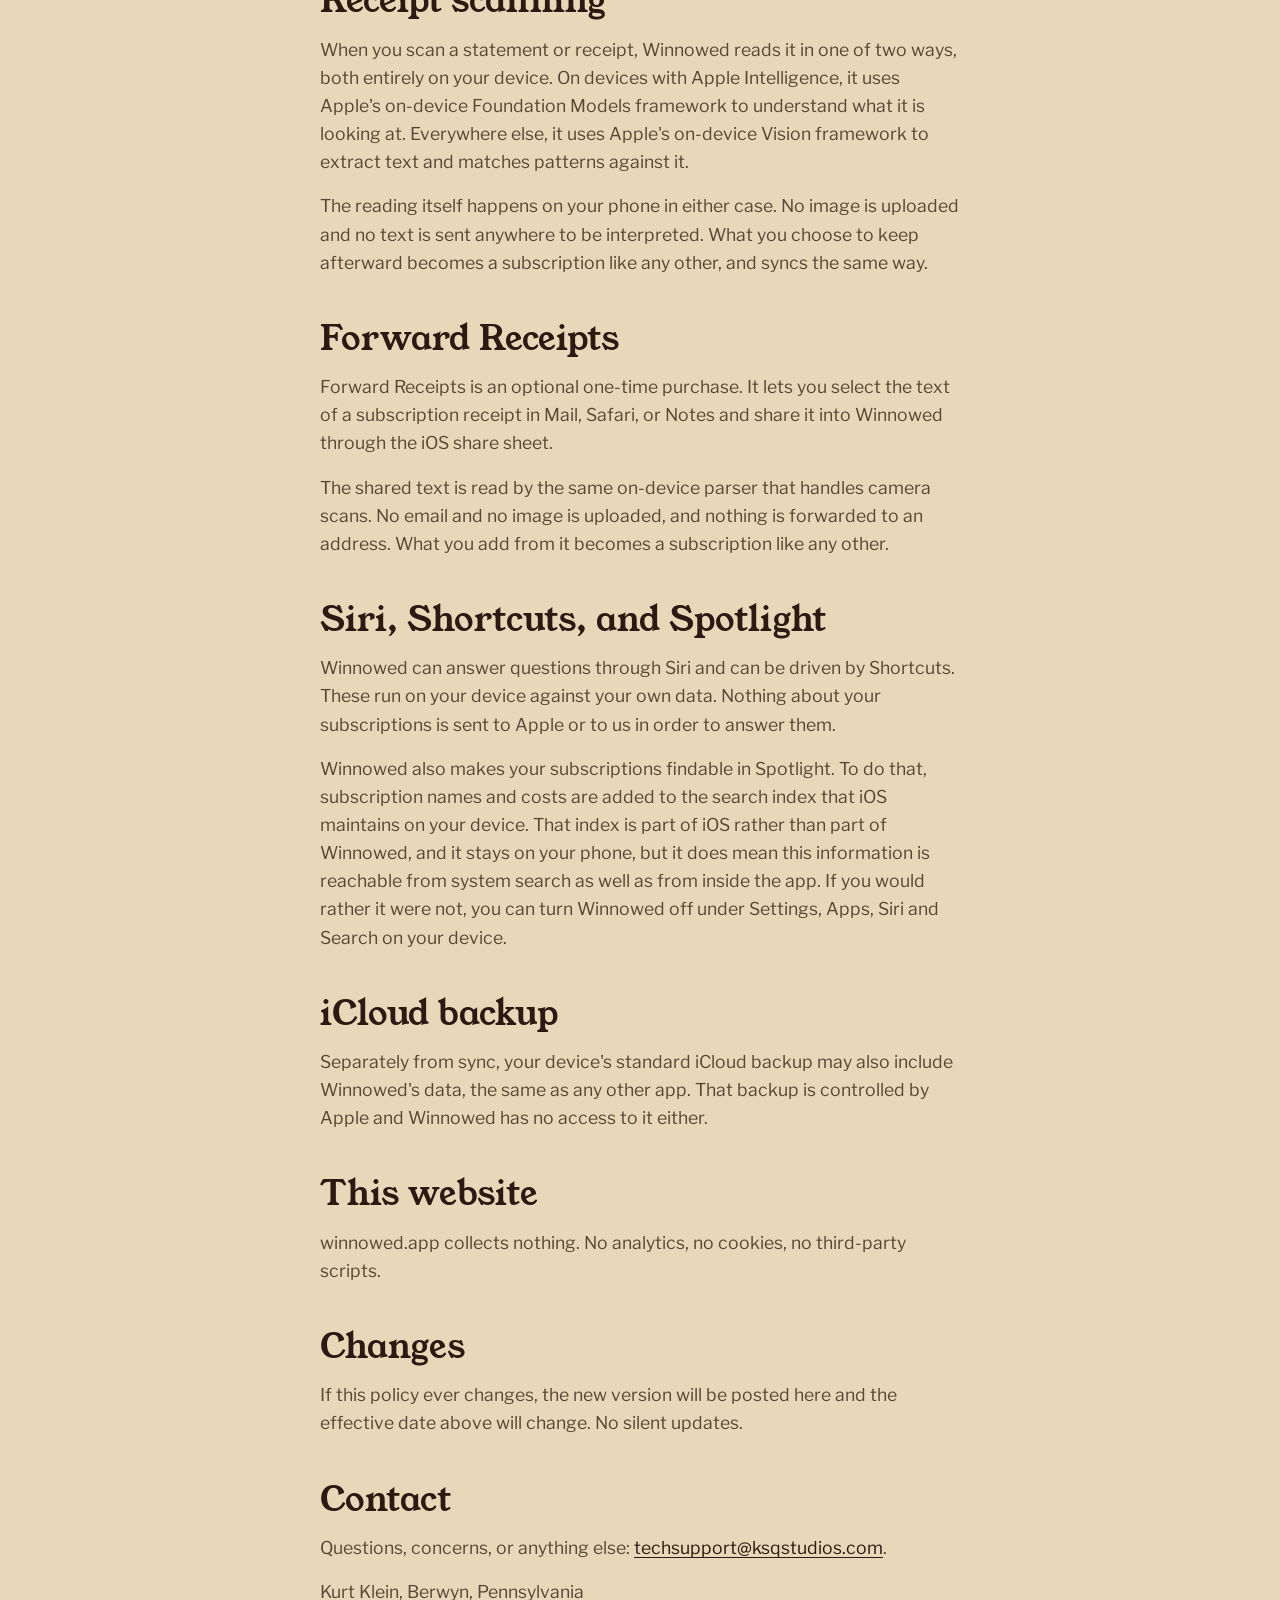
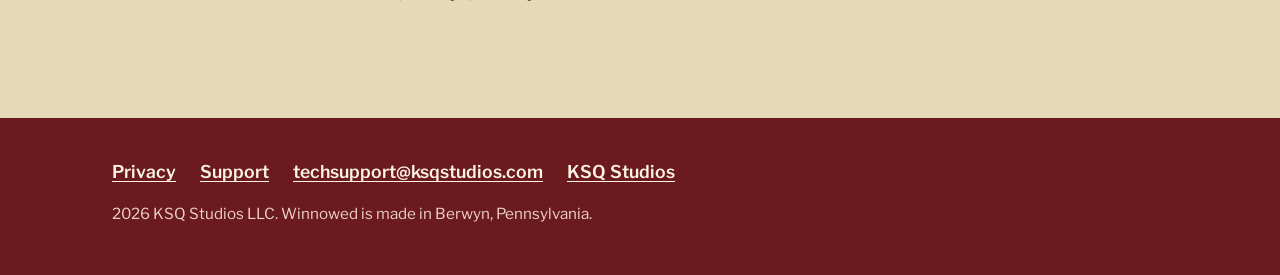
==== commit aa0d66e1: "Redesign the site around a review you can try" ====
--- a/privacy/index.html
+++ b/privacy/index.html
@@ -5,13 +5,8 @@
   <meta name="viewport" content="width=device-width, initial-scale=1">
   <title>Privacy: Winnowed</title>
   <meta name="description" content="Winnowed is designed to keep your data on your device. Here's exactly what that means.">
-
-  <!-- Favicon -->
-  <link rel="icon" href="data:image/svg+xml,<svg xmlns=%22http://www.w3.org/2000/svg%22 viewBox=%220 0 100 100%22><circle cx=%2250%22 cy=%2250%22 r=%2245%22 fill=%22%237A9B5E%22/><path d=%22M50 28c10 0 20 8 20 22s-10 22-20 22-20-8-20-22%22 fill=%22none%22 stroke=%22%23FAF5EC%22 stroke-width=%226%22/></svg>">
   <link rel="icon" type="image/png" href="/favicon.png">
   <link rel="apple-touch-icon" href="/apple-touch-icon.png">
-
-  <!-- Open Graph -->
   <meta property="og:title" content="Privacy: Winnowed">
   <meta property="og:description" content="Winnowed is designed to keep your data on your device. Here's exactly what that means.">
   <meta property="og:url" content="https://winnowed.app/privacy">
@@ -19,209 +14,159 @@
   <meta property="og:image" content="https://winnowed.app/og-image.png">
   <meta property="og:image:width" content="1200">
   <meta property="og:image:height" content="630">
-
-  <!-- Twitter card -->
   <meta name="twitter:card" content="summary_large_image">
   <meta name="twitter:image" content="https://winnowed.app/og-image.png">
-
   <link rel="canonical" href="https://winnowed.app/privacy">
-
-  <meta name="theme-color" content="#FAF5EC">
-
-  <link rel="stylesheet" href="/styles.css">
-
-  <!-- Scroll fade-in utility -->
-  <style>
-    .fade-up {
-      opacity: 0;
-      transform: translateY(24px);
-      transition: opacity 0.9s ease-out, transform 0.9s ease-out;
-      will-change: opacity, transform;
-    }
-    .fade-up.is-visible {
-      opacity: 1;
-      transform: translateY(0);
-    }
-    @media (prefers-reduced-motion: reduce) {
-      .fade-up {
-        opacity: 1;
-        transform: none;
-        transition: none;
-      }
-    }
-  </style>
-
+  <meta name="theme-color" content="#a8462a">
+    <link rel="preconnect" href="https://fonts.googleapis.com">
+    <link rel="preconnect" href="https://fonts.gstatic.com" crossorigin>
+    <link href="https://fonts.googleapis.com/css2?family=Young+Serif&family=Libre+Franklin:wght@400;500;600;700&display=swap" rel="stylesheet">
+    <link rel="stylesheet" href="/styles.css">
 </head>
 <body>
-  <div class="wash" aria-hidden="true"></div>
 
-  <main class="wrap">
-    <a href="/" class="brand">
-      <span class="brand-leaf">
-        <svg viewBox="0 0 24 24" fill="currentColor" aria-hidden="true">
-          <path d="M11 20A7 7 0 0 1 9.8 6.1C15.5 5 17 4.48 19 2c1 2 2 4.18 2 8 0 5.5-4.78 10-10 10z M2 21c0-3 1.85-5.36 5.08-6"/>
-        </svg>
-      </span>
-      <span class="brand-name">Winnowed</span>
+<header class="bar">
+  <div class="bar-inner">
+    <a class="mark" href="/">
+      <img src="/apple-touch-icon.png" alt="" width="30" height="30">
+      Winnowed
     </a>
+    <nav aria-label="Site">
+      <a href="/support">Support</a>
+      <a class="bar-cta" href="https://apps.apple.com/us/app/winnowed-subscription-tracker/id6764893370" rel="noopener">Get Winnowed</a>
+    </nav>
+  </div>
+</header>
 
-    <h1 class="hero">Privacy</h1>
+<div class="doc-band">
+  <header class="doc-head">
+    <h1>Privacy</h1>
+    <p class="updated">Effective September 2, 2026</p>
+  </header>
+</div>
 
-    <p class="hero-sub">Effective September 2, 2026</p>
-
-    <div class="prose">
-      <p class="lede">
+<main class="doc">
+<p class="lede">
         Winnowed is designed around a simple principle: your subscription data belongs to you. Here's what that means in practice.
       </p>
-    </div>
 
-    <section class="sec">
-      <h2 class="fade-up">What we collect</h2>
-      <div class="prose fade-up">
-        <p><strong>Nothing.</strong></p>
-        <p>
+
+<h2>What we collect</h2>
+
+<p><strong>Nothing.</strong></p>
+<p>
           Winnowed has no servers, no accounts, and no way to see your data. Everything you enter, including subscription names, costs, review decisions, notes, and receipts you scan, belongs to you.
         </p>
-        <p>
+<p>
           Winnowed does sync that data between your own devices, through your own iCloud account. It goes to Apple, not to us, and it stays inside the part of iCloud only you can reach. There is more detail below.
         </p>
-      </div>
-    </section>
 
-    <section class="sec">
-      <h2 class="fade-up">What we don't do</h2>
-      <div class="prose fade-up">
-        <ul>
-          <li>No accounts. No sign-in. No email address required to use the app.</li>
-          <li>No analytics. No tracking. No telemetry.</li>
-          <li>No servers of ours. Sync runs through your iCloud account, not through anything we operate.</li>
-          <li>No third-party SDKs for advertising, analytics, or tracking.</li>
-          <li>No data shared with anyone. Ever.</li>
-        </ul>
-      </div>
-    </section>
 
-    <section class="sec">
-      <h2 class="fade-up">iCloud sync</h2>
-      <div class="prose fade-up">
-        <p>
+
+<h2>What we don't do</h2>
+
+<ul>
+<li>No accounts. No sign-in. No email address required to use the app.</li>
+<li>No analytics. No tracking. No telemetry.</li>
+<li>No servers of ours. Sync runs through your iCloud account, not through anything we operate.</li>
+<li>No third-party SDKs for advertising, analytics, or tracking.</li>
+<li>No data shared with anyone. Ever.</li>
+</ul>
+
+
+
+<h2>iCloud sync</h2>
+
+<p>
           Your subscriptions, reviews, and price history sync across the devices signed in to your Apple Account. This uses your private iCloud database, the same mechanism Apple's own apps use.
         </p>
-        <p>
-          That database belongs to you. Winnowed cannot read it, and neither can anyone else. There is no Winnowed server involved at any point, and nothing is sent to us. Apple encrypts the data in transit and at rest, and it is subject to <a href="https://www.apple.com/legal/privacy/en-ww/" style="color: var(--rust); text-decoration: none; border-bottom: 1px solid rgba(160, 61, 30, 0.25);">Apple's privacy policy</a>.
+<p>
+          That database belongs to you. Winnowed cannot read it, and neither can anyone else. There is no Winnowed server involved at any point, and nothing is sent to us. Apple encrypts the data in transit and at rest, and it is subject to <a href="https://www.apple.com/legal/privacy/en-ww/">Apple's privacy policy</a>.
         </p>
-        <p>
+<p>
           If you are not signed in to iCloud, Winnowed works exactly as before and keeps everything on your device. Settings will tell you which is happening. You can stop syncing at any time by turning Winnowed off under Settings, your name, iCloud, on your device. Data already synced stays in your iCloud account until you remove it there.
         </p>
-      </div>
-    </section>
 
-    <section class="sec">
-      <h2 class="fade-up">Receipt scanning</h2>
-      <div class="prose fade-up">
-        <p>
+
+
+<h2>Receipt scanning</h2>
+
+<p>
           When you scan a statement or receipt, Winnowed reads it in one of two ways, both entirely on your device. On devices with Apple Intelligence, it uses Apple's on-device Foundation Models framework to understand what it is looking at. Everywhere else, it uses Apple's on-device Vision framework to extract text and matches patterns against it.
         </p>
-        <p>
+<p>
           The reading itself happens on your phone in either case. No image is uploaded and no text is sent anywhere to be interpreted. What you choose to keep afterward becomes a subscription like any other, and syncs the same way.
         </p>
-      </div>
-    </section>
 
-    <section class="sec">
-      <h2 class="fade-up">Forward Receipts</h2>
-      <div class="prose fade-up">
-        <p>
+
+
+<h2>Forward Receipts</h2>
+
+<p>
           Forward Receipts is an optional one-time purchase. It lets you select the text of a subscription receipt in Mail, Safari, or Notes and share it into Winnowed through the iOS share sheet.
         </p>
-        <p>
+<p>
           The shared text is read by the same on-device parser that handles camera scans. No email and no image is uploaded, and nothing is forwarded to an address. What you add from it becomes a subscription like any other.
         </p>
-      </div>
-    </section>
 
-    <section class="sec">
-      <h2 class="fade-up">Siri, Shortcuts, and Spotlight</h2>
-      <div class="prose fade-up">
-        <p>
+
+
+<h2>Siri, Shortcuts, and Spotlight</h2>
+
+<p>
           Winnowed can answer questions through Siri and can be driven by Shortcuts. These run on your device against your own data. Nothing about your subscriptions is sent to Apple or to us in order to answer them.
         </p>
-        <p>
+<p>
           Winnowed also makes your subscriptions findable in Spotlight. To do that, subscription names and costs are added to the search index that iOS maintains on your device. That index is part of iOS rather than part of Winnowed, and it stays on your phone, but it does mean this information is reachable from system search as well as from inside the app. If you would rather it were not, you can turn Winnowed off under Settings, Apps, Siri and Search on your device.
         </p>
-      </div>
-    </section>
 
-    <section class="sec">
-      <h2 class="fade-up">iCloud backup</h2>
-      <div class="prose fade-up">
-        <p>
+
+
+<h2>iCloud backup</h2>
+
+<p>
           Separately from sync, your device's standard iCloud backup may also include Winnowed's data, the same as any other app. That backup is controlled by Apple and Winnowed has no access to it either.
         </p>
-      </div>
-    </section>
 
-    <section class="sec">
-      <h2 class="fade-up">This website</h2>
-      <div class="prose fade-up">
-        <p>
+
+
+<h2>This website</h2>
+
+<p>
           winnowed.app collects nothing. No analytics, no cookies, no third-party scripts.
         </p>
-      </div>
-    </section>
 
-    <section class="sec">
-      <h2 class="fade-up">Changes</h2>
-      <div class="prose fade-up">
-        <p>
+
+
+<h2>Changes</h2>
+
+<p>
           If this policy ever changes, the new version will be posted here and the effective date above will change. No silent updates.
         </p>
-      </div>
-    </section>
 
-    <section class="sec">
-      <h2 class="fade-up">Contact</h2>
-      <div class="prose fade-up">
-        <p>
-          Questions, concerns, or anything else: <a href="mailto:techsupport@ksqstudios.com" style="color: var(--rust); text-decoration: none; border-bottom: 1px solid rgba(160, 61, 30, 0.25);">techsupport@ksqstudios.com</a>.
+
+
+<h2>Contact</h2>
+
+<p>
+          Questions, concerns, or anything else: <a href="mailto:techsupport@ksqstudios.com">techsupport@ksqstudios.com</a>.
         </p>
-        <p class="quiet" style="color: var(--text-muted);">
+<p class="quiet">
           Kurt Klein, Berwyn, Pennsylvania
         </p>
-      </div>
-    </section>
+</main>
 
-    <footer class="footer fade-up">
-      <div>© 2026 KSQ Studios LLC · Winnowed</div>
-      <div class="footer-links">
-        <a href="/">Home</a>
-        <a href="/support">Support</a>
-        <a href="mailto:techsupport@ksqstudios.com">Email</a>
-      </div>
-    </footer>
-  </main>
+<footer class="foot">
+  <div class="foot-inner">
+    <nav aria-label="Footer">
+      <a href="/privacy">Privacy</a>
+      <a href="/support">Support</a>
+      <a href="mailto:techsupport@ksqstudios.com">techsupport@ksqstudios.com</a>
+      <a href="https://ksqstudios.com">KSQ Studios</a>
+    </nav>
+    <p>2026 KSQ Studios LLC. Winnowed is made in Berwyn, Pennsylvania.</p>
+  </div>
+</footer>
 
-  <!-- Scroll-triggered fade-in -->
-  <script>
-    (function () {
-      var items = document.querySelectorAll('.fade-up');
-      if (!('IntersectionObserver' in window) || items.length === 0) {
-        for (var i = 0; i < items.length; i++) items[i].classList.add('is-visible');
-        return;
-      }
-      var observer = new IntersectionObserver(function (entries) {
-        entries.forEach(function (entry) {
-          if (entry.isIntersecting) {
-            entry.target.classList.add('is-visible');
-            observer.unobserve(entry.target);
-          }
-        });
-      }, {
-        threshold: 0.15,
-        rootMargin: '0px 0px -8% 0px'
-      });
-      items.forEach(function (el) { observer.observe(el); });
-    })();
-  </script>
 </body>
 </html>
--- a/styles.css
+++ b/styles.css
@@ -1,523 +1,457 @@
-/* ==========================================================================
-   Winnowed marketing site
-   ========================================================================== */
-
-@import url('https://fonts.googleapis.com/css2?family=Fraunces:opsz,wght,SOFT@9..144,300..900,0..100&family=Inter:wght@400;500;600&display=swap');
+/*
+  winnowed.app
+
+  Winnowing is the old harvest work of tossing grain in the wind so the
+  chaff blows away and the grain falls back. The page opens on a rust field
+  with a review you can actually do: cut subscriptions blow off as chaff,
+  kept ones settle into the Winnowed Number. Below, kraft paper like a seed
+  packet, and the ritual laid out in order.
+
+  Young Serif for display, Libre Franklin for text. Colors are the app's
+  own: burgundy, rust, terracotta, wheat, sage.
+
+  No analytics. The privacy policy says the site collects nothing, so keep
+  it that way.
+*/
 
 :root {
-  /* Canvas */
-  --bg: #FAF5EC;
-  --text: #1C1C1E;
-  --text-muted: #6E6A60;
-  --text-quiet: #A6A195;
-  --rule: rgba(28, 28, 30, 0.08);
-
-  /* 5-stage Winnowed palette */
-  --sage: #7A9B5E;
-  --sage-deep: #4A6B3E;
-  --wheat: #D4B56A;
-  --terracotta: #D4895A;
-  --rust: #A03D1E;
-  --burgundy: #6B1A1E;
-
-  /* Type */
-  --serif: "Fraunces", "Times New Roman", Georgia, serif;
-  --sans: "Inter", -apple-system, BlinkMacSystemFont, "Segoe UI", sans-serif;
-}
-
-* {
-  box-sizing: border-box;
+  --field: #a8462a;
+  --field-deep: #8a3620;
+  --kraft: #e7d8b9;
+  --kraft-deep: #d9c59e;
+  --paper: #fbf3e4;
+  --ink: #2a1a12;
+  --ink-soft: #5a4636;
+
+  --burgundy: #6b1a1e;
+  --rust: #a03d1e;
+  --terracotta: #c9774a;
+  --wheat: #d4b56a;
+  --sage: #7a9b5e;
+  --sage-deep: #4a6b3e;
+
+  --display: "Young Serif", "Iowan Old Style", Georgia, serif;
+  --body: "Libre Franklin", -apple-system, BlinkMacSystemFont, system-ui, sans-serif;
+
+  --page: 72rem;
+  --measure: 36rem;
+  --gutter: clamp(1.25rem, 4vw, 3rem);
+  --space: clamp(4rem, 9vw, 7rem);
+}
+
+*, *::before, *::after { box-sizing: border-box; }
+
+html { -webkit-text-size-adjust: 100%; }
+
+body {
   margin: 0;
-  padding: 0;
-}
-
-html {
+  background: var(--kraft);
+  color: var(--ink);
+  font-family: var(--body);
+  font-size: 1.1rem;
+  line-height: 1.6;
   -webkit-font-smoothing: antialiased;
-  -moz-osx-font-smoothing: grayscale;
-  text-rendering: optimizeLegibility;
-}
-
-body {
-  background: var(--bg);
-  color: var(--text);
-  font-family: var(--sans);
-  font-size: 17px;
-  line-height: 1.6;
-  min-height: 100vh;
-  overflow-x: hidden;
-}
-
-/* Ambient gradient wash: a whisper of the 5-stage palette.
-   Positioned absolutely so it doesn't affect layout. */
-.wash {
-  position: fixed;
-  inset: 0;
-  z-index: -1;
-  pointer-events: none;
-  opacity: 0.35;
-  background:
-    radial-gradient(ellipse 900px 500px at 15% -10%, rgba(122, 155, 94, 0.18), transparent 60%),
-    radial-gradient(ellipse 700px 400px at 90% 8%, rgba(212, 181, 106, 0.15), transparent 60%),
-    radial-gradient(ellipse 800px 500px at 50% 110%, rgba(107, 26, 30, 0.10), transparent 60%);
-}
-
-/* Layout */
-.wrap {
-  max-width: 720px;
+}
+
+img { max-width: 100%; height: auto; display: block; }
+
+a { color: var(--ink); text-underline-offset: 0.18em; }
+
+:focus-visible { outline: 3px solid var(--ink); outline-offset: 3px; border-radius: 4px; }
+
+h1, h2, h3 { font-family: var(--display); font-weight: 400; margin: 0; text-wrap: balance; }
+
+h2 { font-size: clamp(2rem, 4.2vw, 3.2rem); line-height: 1.08; }
+h3 { font-size: 1.4rem; line-height: 1.2; }
+
+p { margin: 0 0 1rem; }
+
+.visually-hidden {
+  position: absolute; width: 1px; height: 1px; overflow: hidden;
+  clip: rect(0 0 0 0); white-space: nowrap;
+}
+
+.button {
+  display: inline-block;
+  background: var(--ink);
+  color: var(--paper);
+  font-weight: 600;
+  font-size: 1rem;
+  text-decoration: none;
+  padding: 0.85rem 1.4rem;
+  border-radius: 10px;
+}
+
+.button:hover { background: var(--burgundy); }
+
+.buy {
+  display: flex;
+  flex-wrap: wrap;
+  align-items: center;
+  gap: 0.75rem 1.25rem;
+  margin-top: 1.75rem;
+}
+
+.buy span { font-size: 0.98rem; }
+
+/* ---------- Bar ---------- */
+
+.bar { position: absolute; inset: 0 0 auto; z-index: 3; }
+
+.bar-inner {
+  max-width: var(--page);
   margin: 0 auto;
-  padding: 64px 32px 96px;
-}
-
-/* Brand lockup: tiny leaf + name */
-.brand {
+  padding: 1.25rem var(--gutter);
+  display: flex;
+  align-items: center;
+  justify-content: space-between;
+  gap: 1rem;
+  color: var(--paper);
+}
+
+.mark {
   display: inline-flex;
   align-items: center;
-  gap: 10px;
-  color: var(--text-muted);
-  font-size: 14px;
-  font-weight: 500;
-  letter-spacing: 0.02em;
+  gap: 0.6rem;
+  font-family: var(--display);
+  font-size: 1.45rem;
+  color: var(--paper);
   text-decoration: none;
-  margin-bottom: 88px;
-}
-
-.brand-leaf {
-  display: inline-flex;
+}
+
+.mark img { border-radius: 7px; }
+
+.bar nav { display: flex; align-items: center; gap: 1.5rem; font-weight: 600; font-size: 1rem; }
+.bar nav a { color: var(--paper); text-decoration: none; }
+.bar nav a:hover { text-decoration: underline; }
+.bar-cta { background: var(--paper); color: var(--field-deep) !important; padding: 0.45rem 1rem; border-radius: 10px; }
+
+/* ---------- Field (hero) ---------- */
+
+.field {
+  position: relative;
+  overflow: hidden;
+  background: radial-gradient(120% 90% at 85% 10%, #c25a35 0%, var(--field) 45%, var(--field-deep) 100%);
+  color: var(--paper);
+}
+
+.field-inner {
+  position: relative;
+  z-index: 1;
+  max-width: var(--page);
+  margin: 0 auto;
+  padding: clamp(6.5rem, 12vw, 9rem) var(--gutter) clamp(3.5rem, 7vw, 5.5rem);
+  display: grid;
+  grid-template-columns: minmax(0, 1fr) minmax(0, 0.95fr);
+  gap: 3rem clamp(2rem, 6vw, 5rem);
   align-items: center;
-  justify-content: center;
-  width: 28px;
-  height: 28px;
+}
+
+.field h1 {
+  font-size: clamp(3rem, 7vw, 5.6rem);
+  line-height: 0.98;
+  letter-spacing: -0.01em;
+  max-width: 10ch;
+}
+
+.lede { margin-top: 1.5rem; font-size: 1.2rem; max-width: 32rem; }
+
+.field .button { background: var(--paper); color: var(--field-deep); }
+.field .button:hover { background: #fff; }
+.field .buy span { color: #f6dccb; max-width: 20rem; }
+
+/* The review */
+
+.review {
+  background: rgba(42, 26, 18, 0.22);
+  border-radius: 22px;
+  padding: clamp(1.25rem, 3vw, 2rem);
+}
+
+.review-title { font-size: 1.6rem; }
+.review-hint { color: #f6dccb; margin: 0.25rem 0 1.25rem; font-size: 1rem; }
+
+.deck {
+  position: relative;
+  height: 8.75rem;
+  margin-bottom: 1.6rem;
+}
+
+.card {
+  position: absolute;
+  inset: 0;
+  background: var(--paper);
+  color: var(--ink);
+  border-radius: 16px;
+  padding: 1.25rem 1.4rem;
+  box-shadow: 0 10px 24px rgba(42, 26, 18, 0.28);
+  transition: transform 0.35s ease, opacity 0.35s ease;
+  opacity: 0;
+  transform: translateY(26px) scale(0.88);
+}
+
+.card:nth-child(1) { z-index: 9; opacity: 1; transform: none; }
+.card:nth-child(2) { z-index: 8; opacity: 1; transform: translateY(11px) scale(0.96); }
+.card:nth-child(3) { z-index: 7; opacity: 1; transform: translateY(22px) scale(0.92); }
+
+.card h3 { font-size: 1.7rem; margin: 0.15rem 0 0.35rem; }
+.card-tier { margin: 0; font-size: 0.85rem; font-weight: 700; }
+.card-price { margin: 0; color: var(--ink-soft); }
+
+.card:has(.card-tier) .card-tier { color: var(--rust); }
+.card[data-cost="2160"] .card-tier { color: var(--burgundy); }
+.card[data-cost="35"] .card-tier { color: #8a6d23; }
+
+/* Leaving: kept cards settle down into the tally, paused slide aside,
+   cut cards are carried off by the wind. */
+.card.is-leaving { z-index: 10; transition: transform 0.5s cubic-bezier(.3, .6, .3, 1), opacity 0.5s ease; }
+.card.is-keep { transform: translateY(70px) scale(0.6); opacity: 0; }
+.card.is-pause { transform: translateX(-60%) rotate(-6deg); opacity: 0; }
+.card.is-cut { transform: translate(120%, -40px) rotate(18deg); opacity: 0; }
+
+.deck.is-dealing { animation: deal 0.7s cubic-bezier(.2, .8, .3, 1) both; }
+
+@keyframes deal {
+  from { transform: translateY(-40px) rotate(-4deg); opacity: 0; }
+  to { transform: none; opacity: 1; }
+}
+
+.deck[hidden] { display: none; }
+
+.choices {
+  display: grid;
+  grid-template-columns: repeat(3, minmax(0, 1fr));
+  gap: 0.6rem;
+}
+
+.choices[hidden], .done[hidden] { display: none; }
+
+.choice {
+  font: inherit;
+  font-weight: 700;
+  font-size: 1.05rem;
+  border: 0;
+  border-radius: 12px;
+  padding: 0.8rem 0.5rem;
+  cursor: pointer;
+  color: var(--paper);
+  box-shadow: inset 0 -3px 0 rgba(0, 0, 0, 0.18);
+}
+
+.choice:active { transform: translateY(1px); }
+.choice--cut { background: var(--burgundy); }
+.choice--pause { background: var(--wheat); color: var(--ink); }
+.choice--keep { background: var(--sage-deep); }
+
+.tally {
+  display: grid;
+  grid-template-columns: repeat(3, minmax(0, 1fr));
+  margin: 1.25rem 0 0;
+  border-top: 1px solid rgba(251, 243, 228, 0.3);
+  padding-top: 0.9rem;
+}
+
+.tally dt { font-size: 0.85rem; color: #f6dccb; }
+.tally dd { margin: 0; font-family: var(--display); font-size: 1.5rem; font-variant-numeric: lining-nums tabular-nums; }
+.tally div { display: flex; flex-direction: column-reverse; }
+
+.done { margin-top: 1.25rem; }
+.done-number { font-variant-numeric: lining-nums; font-family: var(--display); font-size: clamp(3rem, 7vw, 4.5rem); line-height: 1; margin: 0 0 0.5rem; }
+.done-note { color: #f6dccb; }
+
+.again {
+  font: inherit;
+  font-weight: 700;
+  background: var(--paper);
+  color: var(--field-deep);
+  border: 0;
+  border-radius: 10px;
+  padding: 0.7rem 1.2rem;
+  cursor: pointer;
+}
+
+/* Chaff, carried off on the wind. */
+.chaff { position: absolute; inset: 0; pointer-events: none; z-index: 2; }
+
+.chaff span {
+  position: absolute;
+  width: 9px;
+  height: 4px;
+  border-radius: 50% 50% 50% 50% / 60% 60% 40% 40%;
+  background: #f0d79a;
+  animation: chaff 1.4s cubic-bezier(.2, .6, .4, 1) both;
+}
+
+.chaff span:nth-child(3n) { background: #fbf3e4; width: 6px; }
+.chaff span:nth-child(4n) { background: #d9b46a; height: 3px; }
+
+@keyframes chaff {
+  from { transform: translate(0, 0) rotate(0); opacity: 1; }
+  to { transform: translate(var(--dx), var(--dy)) rotate(var(--rot)); opacity: 0; }
+}
+
+/* ---------- Sections ---------- */
+
+main > section:not(.field) {
+  max-width: var(--page);
+  margin: 0 auto;
+  padding: var(--space) var(--gutter) 0;
+}
+
+.idea {
+  display: grid;
+  grid-template-columns: minmax(0, 1.1fr) minmax(0, 1fr);
+  gap: 2rem clamp(2rem, 6vw, 5rem);
+}
+
+.idea-lead {
+  font-family: var(--display);
+  font-size: clamp(1.6rem, 3vw, 2.3rem);
+  line-height: 1.25;
+  margin: 0;
+}
+
+.idea-body p { color: var(--ink-soft); max-width: var(--measure); }
+
+/* The ritual */
+
+.steps {
+  list-style: none;
+  margin: 3rem 0 0;
+  padding: 0;
+  display: grid;
+  grid-template-columns: repeat(5, minmax(0, 1fr));
+  gap: clamp(1rem, 2.5vw, 2rem);
+  counter-reset: step;
+}
+
+.steps li { counter-increment: step; }
+
+.steps img {
+  border-radius: clamp(14px, 1.8vw, 24px);
+  box-shadow: 0 14px 30px rgba(42, 26, 18, 0.18);
+  margin-bottom: 1.1rem;
+}
+
+.steps h3 { font-size: 1.25rem; }
+
+.steps h3::before {
+  content: counter(step);
+  display: grid;
+  place-items: center;
+  width: 1.7rem;
+  height: 1.7rem;
+  margin-bottom: 0.6rem;
   border-radius: 50%;
-  background: linear-gradient(135deg, var(--sage-deep), var(--sage));
-  color: var(--bg);
-}
-
-.brand-leaf svg {
-  width: 14px;
-  height: 14px;
-  fill: currentColor;
-  stroke: currentColor;
-  stroke-width: 2;
-  stroke-linecap: round;
-  stroke-linejoin: round;
-}
-
-.brand-name {
-  font-family: var(--serif);
-  font-size: 17px;
-  font-weight: 500;
-  font-variation-settings: "opsz" 14, "SOFT" 30;
-  color: var(--text);
-  letter-spacing: 0.005em;
-}
-
-/* Hero */
-.hero-tag {
-  font-family: var(--sans);
-  font-size: 12px;
-  font-weight: 500;
-  letter-spacing: 0.12em;
-  text-transform: uppercase;
-  color: var(--text-quiet);
-  margin-bottom: 24px;
-}
-
-.hero {
-  font-family: var(--serif);
-  font-size: clamp(44px, 7.6vw, 76px);
-  font-weight: 400;
-  font-variation-settings: "opsz" 96, "SOFT" 40;
-  line-height: 1.04;
-  letter-spacing: -0.018em;
-  color: var(--text);
-  margin-bottom: 24px;
-  text-wrap: balance;
-}
-
-.hero em {
-  font-style: italic;
-  font-variation-settings: "opsz" 96, "SOFT" 100;
-  color: var(--rust);
-}
-
-.hero-sub {
-  font-family: var(--sans);
-  font-size: 19px;
-  line-height: 1.5;
-  color: var(--text-muted);
-  max-width: 30em;
-  margin-bottom: 40px;
-}
-
-/* Waitlist / App Store badge */
-.store-note {
-  display: inline-flex;
+  background: var(--ink);
+  color: var(--kraft);
+  font-family: var(--body);
+  font-size: 0.9rem;
+  font-weight: 700;
+}
+
+.steps p { font-size: 1rem; color: var(--ink-soft); margin-top: 0.5rem; }
+
+/* Duo */
+
+.unfold {
+  display: grid;
+  grid-template-columns: minmax(0, 1.6fr) minmax(0, 1fr);
+  gap: 2rem clamp(2rem, 5vw, 4rem);
   align-items: center;
-  gap: 10px;
-  padding: 12px 18px;
-  background: rgba(28, 28, 30, 0.04);
-  border: 1px solid var(--rule);
-  border-radius: 999px;
-  font-size: 14px;
-  font-weight: 500;
-  color: var(--text-muted);
-}
-
-.store-note-dot {
-  width: 8px;
-  height: 8px;
-  border-radius: 50%;
-  background: var(--sage);
-  box-shadow: 0 0 0 4px rgba(122, 155, 94, 0.2);
-}
-
-/* Section rhythm */
-.sec {
-  margin-top: 120px;
-}
-
-.sec-label {
-  font-family: var(--sans);
-  font-size: 12px;
-  font-weight: 500;
-  letter-spacing: 0.14em;
-  text-transform: uppercase;
-  color: var(--text-quiet);
-  margin-bottom: 24px;
-}
-
-/* Section headings on the privacy and support pages.
-   These live inside .sec, which already supplies the top margin, so no
-   margin-top here. Scoped to .sec rather than styled through .longform,
-   which no page uses. */
-.sec h2 {
-  font-family: var(--serif);
-  font-size: 24px;
-  font-weight: 500;
-  font-variation-settings: "opsz" 32, "SOFT" 40;
-  line-height: 1.3;
-  letter-spacing: -0.005em;
-  color: var(--text);
-  margin-bottom: 12px;
-}
-
-/* Body prose */
-.prose {
-  font-family: var(--sans);
-  font-size: 19px;
-  line-height: 1.65;
-  color: var(--text);
-  max-width: 34em;
-}
-
-.prose p + p {
-  margin-top: 1.2em;
-}
-
-.prose .lede {
-  font-family: var(--serif);
-  font-size: 24px;
-  font-weight: 400;
-  font-variation-settings: "opsz" 48, "SOFT" 50;
-  line-height: 1.4;
-  color: var(--text);
-  letter-spacing: -0.005em;
-  margin-bottom: 1.4em;
-}
-
-.prose strong {
-  font-weight: 600;
-  color: var(--text);
-}
-
-.prose em {
-  font-style: italic;
-}
-
-/* Lists inside prose. The global reset zeroes padding, which clips the
-   default marker outside the content box, so the bullet is drawn
-   explicitly and hung in the restored indent. */
-.prose ul {
-  list-style: none;
-  margin: 0 0 1.2em 0;
-  max-width: 34em;
-}
-
-.prose li {
-  position: relative;
-  padding-left: 22px;
-  margin-bottom: 4px;
-}
-
-.prose li::before {
-  content: "\00B7";
-  position: absolute;
-  left: 6px;
-  color: var(--text-quiet);
-}
-
-/* FAQ entries on the support page. */
-.faq + .faq {
-  margin-top: 28px;
-}
-
-.faq h3 {
-  font-family: var(--serif);
-  font-size: 19px;
-  font-weight: 500;
-  font-variation-settings: "opsz" 24, "SOFT" 40;
-  line-height: 1.35;
-  color: var(--text);
-  margin-bottom: 6px;
-}
-
-.faq p {
-  font-family: var(--sans);
-  font-size: 17px;
-  line-height: 1.65;
-  color: var(--text-muted);
-  max-width: 34em;
-}
-
-/* Screenshot row: offset editorial layout */
-.shots {
-  margin-top: 88px;
-  display: grid;
-  grid-template-columns: 1fr 1fr;
-  gap: 56px 32px;
+}
+
+.unfold-copy p { margin-top: 1rem; color: var(--ink-soft); }
+
+.device {
+  border: 10px solid var(--ink);
+  border-radius: 26px;
+  box-shadow: 0 24px 50px rgba(42, 26, 18, 0.25);
+}
+
+/* Also */
+
+.also {
+  display: grid;
+  grid-template-columns: repeat(3, minmax(0, 1fr));
+  gap: 2rem clamp(1.5rem, 4vw, 3rem);
+}
+
+.also-item {
+  display: grid;
+  grid-template-columns: minmax(0, 0.8fr) minmax(0, 1fr);
+  gap: 1.25rem;
   align-items: start;
 }
 
-.shot {
-  display: flex;
-  flex-direction: column;
-  gap: 16px;
-}
-
-.shot:nth-child(1) { grid-column: 1; }
-.shot:nth-child(2) { grid-column: 2; margin-top: 56px; }
-.shot:nth-child(3) { grid-column: 1 / 3; max-width: 340px; margin: 40px auto 0; }
-
-.shot img {
-  width: 100%;
-  height: auto;
-  display: block;
-  border-radius: 22px;
-  box-shadow:
-    0 2px 4px rgba(0, 0, 0, 0.04),
-    0 16px 40px rgba(0, 0, 0, 0.10);
-}
-
-.shot-caption {
-  font-family: var(--serif);
-  font-size: 16px;
-  font-weight: 400;
-  font-variation-settings: "opsz" 18, "SOFT" 40;
-  color: var(--text);
-  line-height: 1.4;
-}
-
-.shot-caption-sub {
-  font-family: var(--sans);
-  font-size: 14px;
-  color: var(--text-muted);
-  margin-top: 2px;
-}
-
-/* Features list: quiet, numbered */
-.features {
-  margin-top: 32px;
-  display: grid;
-  gap: 32px;
-  max-width: 34em;
-}
-
-.feature {
-  display: grid;
-  grid-template-columns: 36px 1fr;
-  gap: 16px;
-  align-items: baseline;
-}
-
-.feature-num {
-  font-family: var(--serif);
-  font-size: 15px;
-  font-variation-settings: "opsz" 18;
-  font-feature-settings: "onum";
-  color: var(--text-quiet);
-  padding-top: 4px;
-}
-
-.feature-title {
-  font-family: var(--serif);
-  font-size: 21px;
-  font-weight: 500;
-  font-variation-settings: "opsz" 32, "SOFT" 40;
-  color: var(--text);
-  line-height: 1.3;
-  margin-bottom: 4px;
-  letter-spacing: -0.005em;
-}
-
-.feature-body {
-  font-family: var(--sans);
-  font-size: 16px;
-  line-height: 1.55;
-  color: var(--text-muted);
-}
-
-/* Footer */
-.footer {
-  margin-top: 140px;
-  padding-top: 32px;
-  border-top: 1px solid var(--rule);
-  display: flex;
-  justify-content: space-between;
-  align-items: baseline;
-  flex-wrap: wrap;
-  gap: 16px;
-  font-size: 14px;
-  color: var(--text-muted);
-}
-
-.footer a {
-  color: var(--text-muted);
-  text-decoration: none;
-  border-bottom: 1px solid transparent;
-  transition: border-color 120ms ease, color 120ms ease;
-}
-
-.footer a:hover {
-  color: var(--text);
-  border-bottom-color: var(--rule);
-}
-
-.footer-links {
-  display: flex;
-  gap: 24px;
-}
-
-/* Long-form page (privacy, support)
-
-   UNUSED. No page carries class="longform", so every rule in this block is
-   dead. It is kept for reference only. Do not activate by adding the class:
-   .longform a outranks .brand and .footer a, which would turn the brand
-   lockup and footer links rust on these pages, and .longform p overrides
-   .hero-sub. The live equivalents are .sec h2, .prose ul, and .faq above. */
-.longform h1 {
-  font-family: var(--serif);
-  font-size: clamp(40px, 5.5vw, 60px);
-  font-weight: 400;
-  font-variation-settings: "opsz" 72, "SOFT" 40;
-  line-height: 1.08;
-  letter-spacing: -0.015em;
-  margin-bottom: 12px;
-  text-wrap: balance;
-}
-
-.longform .meta {
-  font-family: var(--sans);
-  font-size: 13px;
-  color: var(--text-quiet);
-  margin-bottom: 48px;
-  letter-spacing: 0.02em;
-}
-
-.longform h2 {
-  font-family: var(--serif);
-  font-size: 24px;
-  font-weight: 500;
-  font-variation-settings: "opsz" 32, "SOFT" 40;
-  line-height: 1.3;
-  margin-top: 48px;
-  margin-bottom: 12px;
-  color: var(--text);
-  letter-spacing: -0.005em;
-}
-
-.longform p {
-  font-family: var(--sans);
-  font-size: 17px;
-  line-height: 1.65;
-  color: var(--text);
-  margin-bottom: 1.1em;
-  max-width: 34em;
-}
-
-.longform p.quiet {
-  color: var(--text-muted);
-}
-
-.longform ul {
-  list-style: none;
-  padding: 0;
-  margin: 0 0 1.2em 0;
-  max-width: 34em;
-}
-
-.longform li {
-  font-family: var(--sans);
-  font-size: 17px;
-  line-height: 1.65;
-  color: var(--text);
-  padding-left: 22px;
-  position: relative;
-  margin-bottom: 4px;
-}
-
-.longform li::before {
-  content: "\00B7";
-  position: absolute;
-  left: 0;
-  color: var(--text-quiet);
-}
-
-.longform a {
-  color: var(--rust);
-  text-decoration: none;
-  border-bottom: 1px solid rgba(160, 61, 30, 0.25);
-  transition: border-color 120ms ease;
-}
-
-.longform a:hover {
-  border-bottom-color: var(--rust);
-}
-
-.longform .signoff {
-  margin-top: 56px;
-  padding-top: 32px;
-  border-top: 1px solid var(--rule);
-  font-family: var(--serif);
-  font-style: italic;
-  font-size: 17px;
-  color: var(--text-muted);
-  font-variation-settings: "opsz" 24;
-}
-
-/* Mobile tweaks */
-@media (max-width: 560px) {
-  .wrap {
-    padding: 40px 22px 72px;
-  }
-  .brand {
-    margin-bottom: 56px;
-  }
-  .sec {
-    margin-top: 88px;
-  }
-  .shots {
-    grid-template-columns: 1fr;
-    gap: 32px;
-  }
-  .shot:nth-child(1),
-  .shot:nth-child(2),
-  .shot:nth-child(3) {
-    grid-column: 1;
-    margin: 0;
-    max-width: 100%;
-  }
-  .footer {
-    flex-direction: column;
-    align-items: flex-start;
-  }
-}
+.also-item img { border-radius: 18px; box-shadow: 0 10px 24px rgba(42, 26, 18, 0.16); }
+.also-item h3 { margin-bottom: 0.5rem; }
+.also-item p { font-size: 1rem; color: var(--ink-soft); }
+
+.maker p { max-width: var(--measure); color: var(--ink-soft); }
+
+/* ---------- Footer ---------- */
+
+.foot { margin-top: var(--space); background: var(--burgundy); color: #ecd2c4; }
+
+.foot-inner {
+  max-width: var(--page);
+  margin: 0 auto;
+  padding: 2.5rem var(--gutter) 3rem;
+}
+
+.foot nav { display: flex; flex-wrap: wrap; gap: 0.5rem 1.5rem; margin-bottom: 1rem; font-weight: 600; }
+.foot a { color: var(--paper); }
+.foot p { margin: 0; font-size: 0.95rem; }
+
+/* ---------- Document pages: privacy, support, event ---------- */
+
+.doc-band { background: radial-gradient(120% 90% at 85% 10%, #c25a35 0%, var(--field) 45%, var(--field-deep) 100%); color: var(--paper); }
+
+.doc-head,
+.doc {
+  max-width: 46rem;
+  margin: 0 auto;
+  padding-left: var(--gutter);
+  padding-right: var(--gutter);
+}
+
+.doc-head { padding-top: clamp(6.5rem, 12vw, 8.5rem); padding-bottom: clamp(2.5rem, 6vw, 3.5rem); }
+.doc-head h1 { font-size: clamp(2.6rem, 6vw, 4rem); line-height: 1.02; }
+.doc-head .updated { margin: 0.9rem 0 0; color: #f6dccb; }
+
+.doc { padding-top: 2.5rem; }
+.doc h2 { font-size: clamp(1.6rem, 3vw, 2.1rem); margin: 2.75rem 0 1rem; }
+.doc h3 { font-size: 1.25rem; margin: 1.75rem 0 0.4rem; }
+.doc p, .doc li { color: var(--ink-soft); }
+.doc strong { color: var(--ink); }
+.doc ul, .doc ol { padding-left: 1.2rem; }
+.doc li { margin-bottom: 0.4rem; }
+.doc .panel { background: var(--paper); border-radius: 12px; padding: 1.4rem 1.6rem; margin: 0 0 2rem; }
+.doc .panel p:last-child { margin-bottom: 0; }
+.doc .device { margin: 0 0 2rem; }
+.doc .event-list { list-style: none; padding: 0; }
+.doc .event-list li { padding: 1rem 0; border-bottom: 1px solid var(--kraft-deep); margin: 0; color: var(--ink); }
+
+/* ---------- Small screens ---------- */
+
+@media (max-width: 60rem) {
+  .steps { grid-template-columns: repeat(5, minmax(11rem, 1fr)); overflow-x: auto; padding-bottom: 1rem; }
+  .also { grid-template-columns: minmax(0, 1fr); }
+  .also-item { grid-template-columns: minmax(0, 0.6fr) minmax(0, 1fr); }
+}
+
+@media (max-width: 52rem) {
+  .field-inner,
+  .idea,
+  .unfold { grid-template-columns: minmax(0, 1fr); }
+  .device { border-width: 6px; border-radius: 16px; }
+  .bar nav { gap: 1rem; }
+}
+
+@media (prefers-reduced-motion: reduce) {
+  .card, .card.is-leaving { transition: none; }
+}
+
+.doc .lede { font-size: 1.2rem; color: var(--ink); }
+.doc .faq { padding: 0.25rem 0 1rem; border-bottom: 1px solid var(--kraft-deep); }
